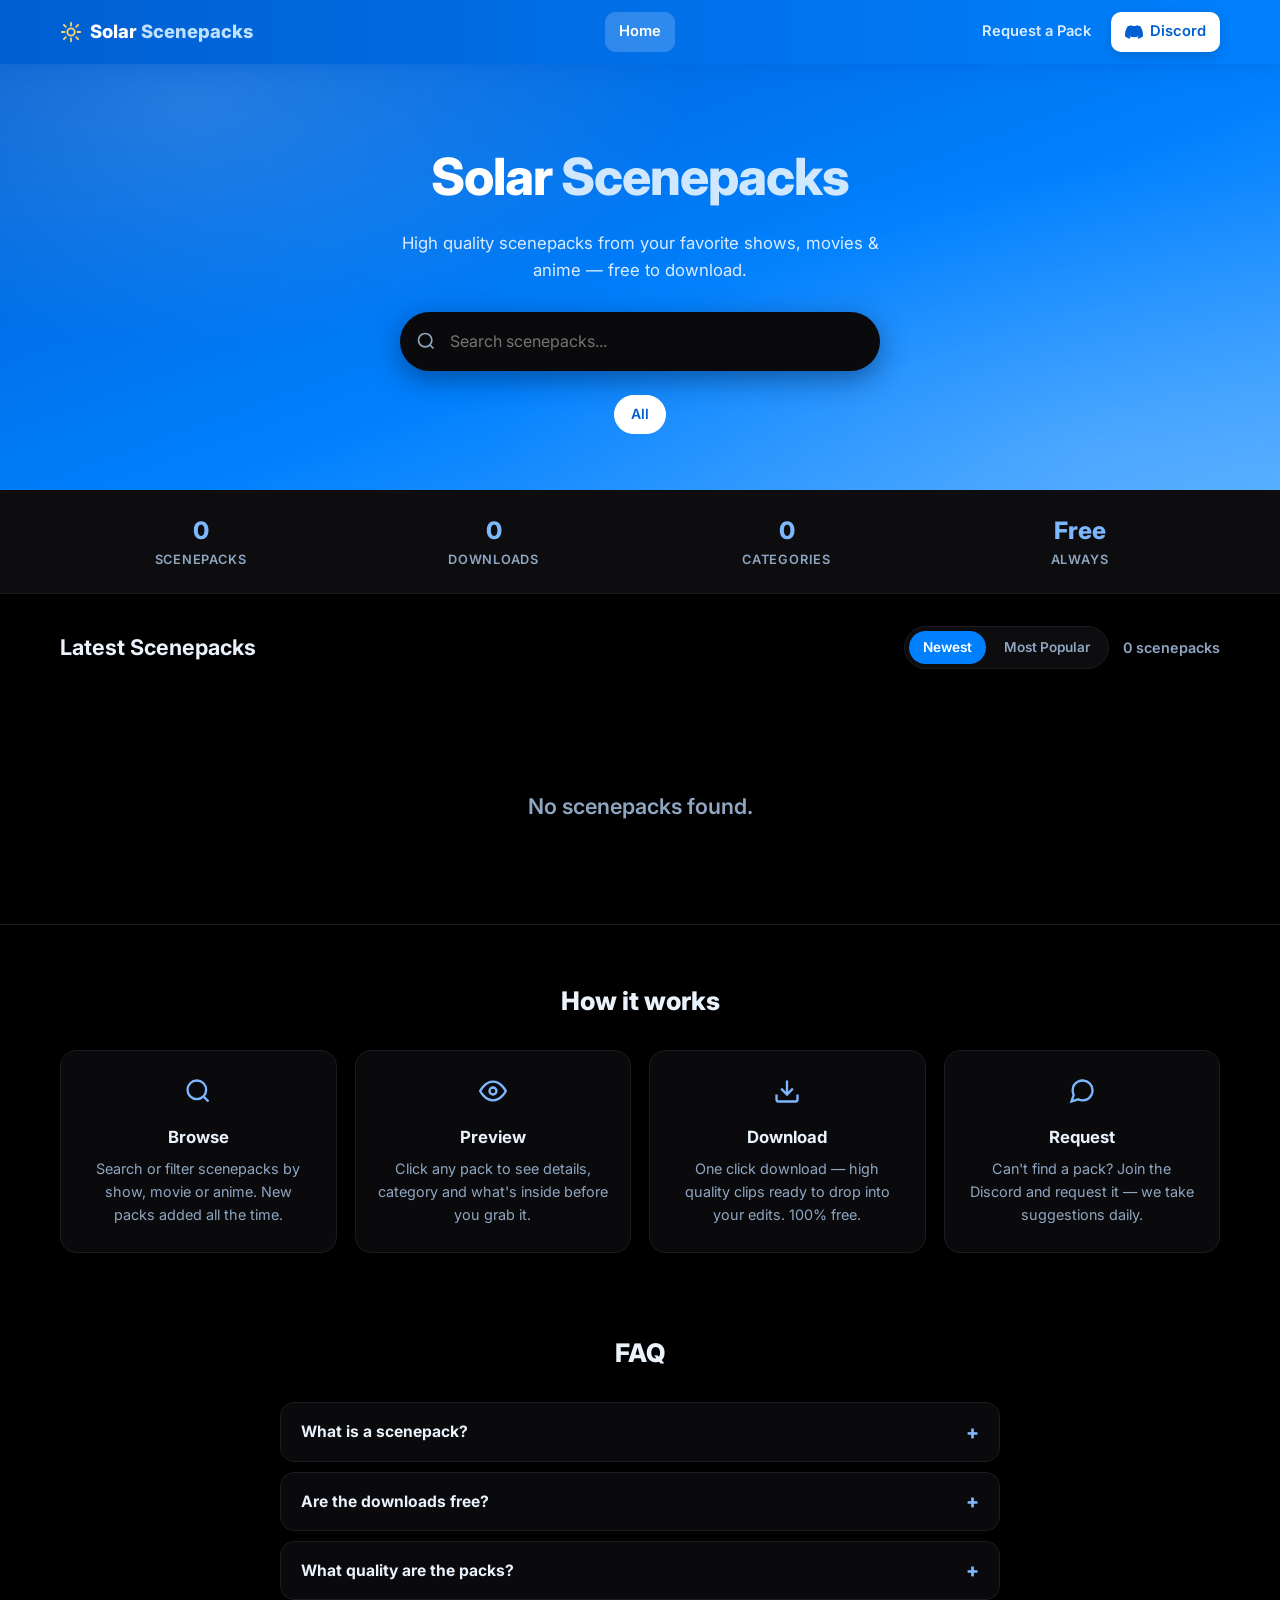
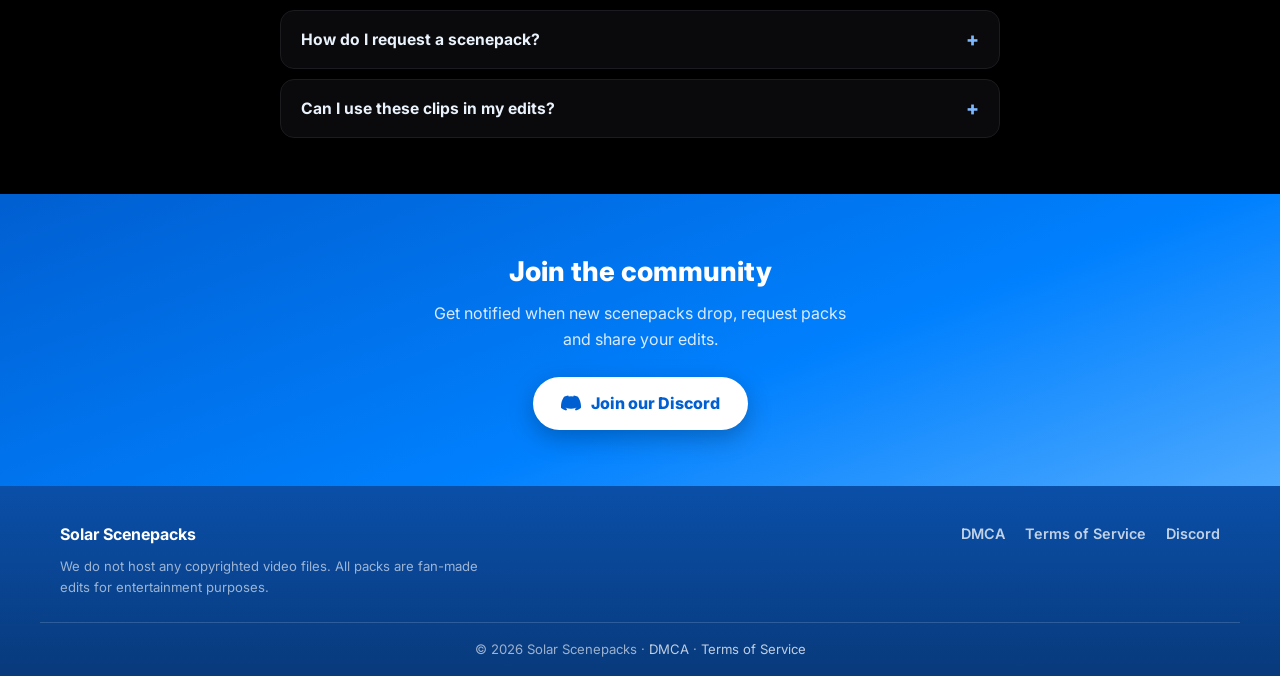
==== index.html @ 1025acf1 "Replace emojis with SVG icons, plain nav Request link" ====
<!DOCTYPE html>
<html lang="en">
<head>
  <meta charset="UTF-8">
  <meta name="viewport" content="width=device-width, initial-scale=1.0">
  <title>Solar Scenepacks</title>
  <meta name="description" content="Solar Scenepacks — high quality scenepacks from your favorite shows, movies and anime. Free downloads.">
  <meta name="keywords" content="scenepacks, scene packs, free scenepacks, 4k scenepacks, anime scenepacks, movie scenepacks, tv show scenepacks, edit clips, editing clips">
  <link rel="canonical" href="https://solar-scenepacks.pfiat90.workers.dev/">
  <!-- Open Graph / social sharing -->
  <meta property="og:type" content="website">
  <meta property="og:site_name" content="Solar Scenepacks">
  <meta property="og:title" content="Solar Scenepacks — Free High Quality Scenepacks">
  <meta property="og:description" content="Browse and download high quality scenepacks from your favorite shows, movies and anime — free.">
  <meta property="og:url" content="https://solar-scenepacks.pfiat90.workers.dev/">
  <meta name="twitter:card" content="summary_large_image">
  <link rel="icon" href="data:image/svg+xml,<svg xmlns='http://www.w3.org/2000/svg' viewBox='0 0 100 100'><text y='.9em' font-size='90'>☀️</text></svg>">
  <link rel="preconnect" href="https://fonts.googleapis.com">
  <link rel="preconnect" href="https://fonts.gstatic.com" crossorigin>
  <link href="https://fonts.googleapis.com/css2?family=Inter:wght@400;500;600;700;800&display=swap" rel="stylesheet">
  <link rel="stylesheet" href="style.css">
</head>
<body>

  <header class="site-header">
    <div class="container header-inner">
      <a href="index.html" class="logo">
        <svg class="logo-icon" width="22" height="22" viewBox="0 0 24 24" fill="none" stroke="currentColor" stroke-width="2" stroke-linecap="round"><circle cx="12" cy="12" r="4"/><line x1="12" y1="2" x2="12" y2="5"/><line x1="12" y1="19" x2="12" y2="22"/><line x1="4.22" y1="4.22" x2="6.34" y2="6.34"/><line x1="17.66" y1="17.66" x2="19.78" y2="19.78"/><line x1="2" y1="12" x2="5" y2="12"/><line x1="19" y1="12" x2="22" y2="12"/><line x1="4.22" y1="19.78" x2="6.34" y2="17.66"/><line x1="17.66" y1="6.34" x2="19.78" y2="4.22"/></svg>
        <span class="logo-text">Solar <span>Scenepacks</span></span>
      </a>
      <nav class="nav">
        <a href="index.html" class="nav-link active">Home</a>
        <a href="#" id="requestLink" class="nav-link" target="_blank" rel="noopener">
          Request a Pack
        </a>
        <a href="#" id="discordLink" class="nav-link discord-btn" target="_blank" rel="noopener">
          <svg width="18" height="18" viewBox="0 0 24 24" fill="currentColor"><path d="M20.317 4.37a19.79 19.79 0 0 0-4.885-1.515a.074.074 0 0 0-.079.037c-.21.375-.444.864-.608 1.25a18.27 18.27 0 0 0-5.487 0a12.64 12.64 0 0 0-.617-1.25a.077.077 0 0 0-.079-.037A19.736 19.736 0 0 0 3.677 4.37a.07.07 0 0 0-.032.027C.533 9.046-.32 13.58.099 18.057a.082.082 0 0 0 .031.057a19.9 19.9 0 0 0 5.993 3.03a.078.078 0 0 0 .084-.028a14.09 14.09 0 0 0 1.226-1.994a.076.076 0 0 0-.041-.106a13.107 13.107 0 0 1-1.872-.892a.077.077 0 0 1-.008-.128a10.2 10.2 0 0 0 .372-.292a.074.074 0 0 1 .077-.01c3.928 1.793 8.18 1.793 12.062 0a.074.074 0 0 1 .078.01c.12.098.246.198.373.292a.077.077 0 0 1-.006.127a12.299 12.299 0 0 1-1.873.892a.077.077 0 0 0-.041.107c.36.698.772 1.362 1.225 1.993a.076.076 0 0 0 .084.028a19.839 19.839 0 0 0 6.002-3.03a.077.077 0 0 0 .032-.054c.5-5.177-.838-9.674-3.549-13.66a.061.061 0 0 0-.031-.03z"/></svg>
          Discord
        </a>
      </nav>
      <button class="menu-toggle" id="menuToggle" aria-label="Menu">☰</button>
    </div>
  </header>

  <section class="hero">
    <div class="container">
      <h1>Solar <span class="accent">Scenepacks</span></h1>
      <p class="hero-sub">High quality scenepacks from your favorite shows, movies &amp; anime — free to download.</p>
      <div class="search-wrap">
        <svg class="search-icon" width="20" height="20" viewBox="0 0 24 24" fill="none" stroke="currentColor" stroke-width="2"><circle cx="11" cy="11" r="8"/><path d="m21 21-4.35-4.35"/></svg>
        <input type="text" id="searchInput" class="search-input" placeholder="Search scenepacks..." autocomplete="off">
      </div>
      <div class="filters" id="filters"></div>
    </div>
  </section>

  <section class="stats-strip">
    <div class="container stats-inner">
      <div class="stat"><span class="stat-num" id="statPacks">0</span><span class="stat-label">Scenepacks</span></div>
      <div class="stat"><span class="stat-num" id="statDownloads">0</span><span class="stat-label">Downloads</span></div>
      <div class="stat"><span class="stat-num" id="statCategories">0</span><span class="stat-label">Categories</span></div>
      <div class="stat"><span class="stat-num">Free</span><span class="stat-label">Always</span></div>
    </div>
  </section>

  <main class="container">
    <div class="grid-header">
      <h2 id="gridTitle">Latest Scenepacks</h2>
      <div class="grid-header-right">
        <div class="sort-toggle">
          <button class="sort-btn active" data-sort="newest">Newest</button>
          <button class="sort-btn" data-sort="popular">Most Popular</button>
        </div>
        <span class="pack-count" id="packCount"></span>
      </div>
    </div>
    <div class="packs-grid" id="packsGrid"></div>
    <div class="empty-state" id="emptyState" hidden>
      <p>No scenepacks found.</p>
    </div>
  </main>

  <!-- How it works -->
  <section class="info-section">
    <div class="container">
      <h2 class="section-title">How it works</h2>
      <div class="info-grid">
        <div class="info-card">
          <div class="info-icon"><svg width="28" height="28" viewBox="0 0 24 24" fill="none" stroke="currentColor" stroke-width="2"><circle cx="11" cy="11" r="8"/><path d="m21 21-4.35-4.35"/></svg></div>
          <h3>Browse</h3>
          <p>Search or filter scenepacks by show, movie or anime. New packs added all the time.</p>
        </div>
        <div class="info-card">
          <div class="info-icon"><svg width="28" height="28" viewBox="0 0 24 24" fill="none" stroke="currentColor" stroke-width="2"><path d="M1 12s4-8 11-8 11 8 11 8-4 8-11 8-11-8-11-8z"/><circle cx="12" cy="12" r="3"/></svg></div>
          <h3>Preview</h3>
          <p>Click any pack to see details, category and what's inside before you grab it.</p>
        </div>
        <div class="info-card">
          <div class="info-icon"><svg width="28" height="28" viewBox="0 0 24 24" fill="none" stroke="currentColor" stroke-width="2"><path d="M21 15v4a2 2 0 0 1-2 2H5a2 2 0 0 1-2-2v-4"/><polyline points="7 10 12 15 17 10"/><line x1="12" y1="15" x2="12" y2="3"/></svg></div>
          <h3>Download</h3>
          <p>One click download — high quality clips ready to drop into your edits. 100% free.</p>
        </div>
        <div class="info-card">
          <div class="info-icon"><svg width="28" height="28" viewBox="0 0 24 24" fill="none" stroke="currentColor" stroke-width="2"><path d="M21 11.5a8.38 8.38 0 0 1-.9 3.8 8.5 8.5 0 0 1-7.6 4.7 8.38 8.38 0 0 1-3.8-.9L3 21l1.9-5.7a8.38 8.38 0 0 1-.9-3.8 8.5 8.5 0 0 1 4.7-7.6 8.38 8.38 0 0 1 3.8-.9h.5a8.48 8.48 0 0 1 8 8v.5z"/></svg></div>
          <h3>Request</h3>
          <p>Can't find a pack? Join the Discord and request it — we take suggestions daily.</p>
        </div>
      </div>
    </div>
  </section>

  <!-- FAQ -->
  <section class="faq-section">
    <div class="container">
      <h2 class="section-title">FAQ</h2>
      <div class="faq-list">
        <details class="faq-item">
          <summary>What is a scenepack?</summary>
          <p>A scenepack is a collection of high quality clips of a specific character, show or movie — trimmed and ready for video editors to use in edits, AMVs and montages.</p>
        </details>
        <details class="faq-item">
          <summary>Are the downloads free?</summary>
          <p>Yes — every pack on Solar Scenepacks is completely free to download. No sign-ups, no paywalls.</p>
        </details>
        <details class="faq-item">
          <summary>What quality are the packs?</summary>
          <p>Most packs are 1080p or 4K, cut scene-by-scene so you only get clean, usable clips without intros or credits.</p>
        </details>
        <details class="faq-item">
          <summary>How do I request a scenepack?</summary>
          <p>Click <strong>Request a Pack</strong> in the menu — it takes you to our Discord where you can drop your request. Popular requests get made first.</p>
        </details>
        <details class="faq-item">
          <summary>Can I use these clips in my edits?</summary>
          <p>Yes, that's what they're for! Packs are fan-made for entertainment and editing practice. If you post your edit, crediting the site or Discord is appreciated but not required.</p>
        </details>
      </div>
    </div>
  </section>

  <!-- Discord CTA -->
  <section class="cta-section">
    <div class="container cta-inner">
      <h2>Join the community</h2>
      <p>Get notified when new scenepacks drop, request packs and share your edits.</p>
      <a href="#" id="discordCta" class="btn-cta" target="_blank" rel="noopener">
        <svg width="20" height="20" viewBox="0 0 24 24" fill="currentColor"><path d="M20.317 4.37a19.79 19.79 0 0 0-4.885-1.515a.074.074 0 0 0-.079.037c-.21.375-.444.864-.608 1.25a18.27 18.27 0 0 0-5.487 0a12.64 12.64 0 0 0-.617-1.25a.077.077 0 0 0-.079-.037A19.736 19.736 0 0 0 3.677 4.37a.07.07 0 0 0-.032.027C.533 9.046-.32 13.58.099 18.057a.082.082 0 0 0 .031.057a19.9 19.9 0 0 0 5.993 3.03a.078.078 0 0 0 .084-.028a14.09 14.09 0 0 0 1.226-1.994a.076.076 0 0 0-.041-.106a13.107 13.107 0 0 1-1.872-.892a.077.077 0 0 1-.008-.128a10.2 10.2 0 0 0 .372-.292a.074.074 0 0 1 .077-.01c3.928 1.793 8.18 1.793 12.062 0a.074.074 0 0 1 .078.01c.12.098.246.198.373.292a.077.077 0 0 1-.006.127a12.299 12.299 0 0 1-1.873.892a.077.077 0 0 0-.041.107c.36.698.772 1.362 1.225 1.993a.076.076 0 0 0 .084.028a19.839 19.839 0 0 0 6.002-3.03a.077.077 0 0 0 .032-.054c.5-5.177-.838-9.674-3.549-13.66a.061.061 0 0 0-.031-.03z"/></svg>
        Join our Discord
      </a>
    </div>
  </section>

  <button class="back-to-top" id="backToTop" aria-label="Back to top" hidden>↑</button>

  <!-- Pack modal -->
  <div class="modal-overlay" id="modalOverlay" hidden>
    <div class="modal" role="dialog" aria-modal="true">
      <button class="modal-close" id="modalClose" aria-label="Close">✕</button>
      <div class="modal-img-wrap"><img id="modalImg" src="" alt=""></div>
      <div class="modal-body">
        <h3 id="modalTitle"></h3>
        <div class="modal-meta">
          <span class="tag" id="modalCategory"></span>
          <span class="modal-date" id="modalDate"></span>
          <span class="modal-downloads" id="modalDownloads"></span>
        </div>
        <p class="modal-desc" id="modalDesc"></p>
        <a href="#" id="modalDownload" class="btn-download" target="_blank" rel="noopener">
          <svg width="18" height="18" viewBox="0 0 24 24" fill="none" stroke="currentColor" stroke-width="2"><path d="M21 15v4a2 2 0 0 1-2 2H5a2 2 0 0 1-2-2v-4"/><polyline points="7 10 12 15 17 10"/><line x1="12" y1="15" x2="12" y2="3"/></svg>
          Download
        </a>
        <button id="modalShare" class="btn-share" type="button">
          <svg width="16" height="16" viewBox="0 0 24 24" fill="none" stroke="currentColor" stroke-width="2"><circle cx="18" cy="5" r="3"/><circle cx="6" cy="12" r="3"/><circle cx="18" cy="19" r="3"/><line x1="8.59" y1="13.51" x2="15.42" y2="17.49"/><line x1="15.41" y1="6.51" x2="8.59" y2="10.49"/></svg>
          <span id="modalShareText">Share</span>
        </button>
      </div>
    </div>
  </div>

  <footer class="site-footer">
    <div class="container footer-inner">
      <div class="footer-brand">
        Solar Scenepacks
        <p class="footer-note">We do not host any copyrighted video files. All packs are fan-made edits for entertainment purposes.</p>
      </div>
      <div class="footer-links">
        <a href="dmca.html">DMCA</a>
        <a href="terms.html">Terms of Service</a>
        <a href="#" id="discordLinkFooter" target="_blank" rel="noopener">Discord</a>
      </div>
    </div>
    <div class="container copyright">© <span id="year"></span> Solar Scenepacks · <a href="dmca.html">DMCA</a> · <a href="terms.html">Terms of Service</a></div>
  </footer>

  <script src="app.js"></script>
</body>
</html>
---- style.css ----
/* ─── Solar Scenepacks — azure theme ─── */
:root {
  --azure: #0080FE;
  --azure-dark: #005fd1;
  --azure-deep: #0a4fa8;
  --azure-light: #4da9ff;
  --bg: #000000;
  --bg-soft: #0d0d0f;
  --card: #0a0a0c;
  --accent: var(--azure);
  --accent-dark: var(--azure-dark);
  --accent-soft: #10233d;
  --text: #eaf2fc;
  --text-soft: #8fa6c2;
  --border: #1b1b20;
  --shadow: 0 4px 20px rgba(0, 128, 254, 0.16);
  --shadow-hover: 0 12px 36px rgba(0, 128, 254, 0.32);
  --radius: 16px;
}

* { margin: 0; padding: 0; box-sizing: border-box; }

body {
  font-family: 'Inter', system-ui, sans-serif;
  background: var(--bg);
  color: var(--text);
  line-height: 1.6;
  min-height: 100vh;
  display: flex;
  flex-direction: column;
}

.container { max-width: 1200px; margin: 0 auto; padding: 0 20px; width: 100%; }
main { flex: 1; padding-bottom: 60px; }
a { color: inherit; text-decoration: none; }
img { display: block; max-width: 100%; }

/* ─── Header — solid azure ─── */
.site-header {
  position: sticky; top: 0; z-index: 50;
  background: linear-gradient(90deg, var(--azure-dark), var(--azure));
  border-bottom: none;
  box-shadow: 0 2px 16px rgba(0, 95, 209, 0.35);
}
.header-inner {
  display: flex; align-items: center; justify-content: space-between;
  height: 64px;
}
.logo { display: flex; align-items: center; gap: 8px; font-weight: 800; font-size: 1.15rem; color: #fff; }
.logo-text span { color: #bfe0ff; }
.logo-icon { color: #ffd166; }
.nav { display: flex; align-items: center; gap: 6px; }
.nav-link {
  padding: 8px 14px; border-radius: 10px;
  font-weight: 600; font-size: 0.92rem; color: rgba(255,255,255,0.85);
  transition: 0.18s;
}
.nav-link:hover { background: rgba(255,255,255,0.15); color: #fff; }
.nav-link.active {
  color: #fff;
  background: rgba(255, 255, 255, 0.18);
  position: absolute; left: 50%; transform: translateX(-50%);
}
.header-inner { position: relative; }
.discord-btn {
  display: inline-flex; align-items: center; gap: 7px;
  background: #fff; color: var(--azure-dark) !important;
  box-shadow: 0 4px 14px rgba(0,0,0,0.15);
}
.discord-btn:hover { background: #eaf4ff; }
.menu-toggle { display: none; background: none; border: none; font-size: 1.5rem; color: #fff; cursor: pointer; }

/* ─── Hero — azure gradient ─── */
.hero {
  text-align: center;
  padding: 72px 0 56px;
  background: linear-gradient(160deg, var(--azure-dark) 0%, var(--azure) 55%, var(--azure-light) 100%);
  color: #fff;
  position: relative;
  overflow: hidden;
}
.hero::after {
  content: "";
  position: absolute; inset: 0;
  background:
    radial-gradient(500px 240px at 15% 10%, rgba(255,255,255,0.14), transparent),
    radial-gradient(600px 280px at 85% 90%, rgba(255,255,255,0.10), transparent);
  pointer-events: none;
}
.hero > .container { position: relative; z-index: 1; }
.hero h1 { font-size: clamp(2rem, 5vw, 3.2rem); font-weight: 800; letter-spacing: -1px; color: #fff; }
.hero .accent { color: #cfe8ff; }
.hero-sub { color: rgba(255,255,255,0.85); max-width: 520px; margin: 12px auto 28px; font-size: 1.05rem; }

.search-wrap { position: relative; max-width: 480px; margin: 0 auto; }
.search-icon {
  position: absolute; left: 16px; top: 50%; transform: translateY(-50%);
  color: var(--text-soft);
}
.search-input {
  width: 100%; padding: 15px 18px 15px 48px;
  border: 2px solid transparent; border-radius: 999px;
  background: var(--card); font: inherit; font-size: 1rem; color: var(--text);
  outline: none; transition: 0.2s; box-shadow: 0 8px 28px rgba(0, 20, 50, 0.45);
}
.search-input:focus { border-color: #bfe0ff; box-shadow: 0 0 0 4px rgba(255,255,255,0.3); }

.filters {
  display: flex; flex-wrap: wrap; justify-content: center; gap: 8px;
  margin-top: 24px;
}
.filter-btn {
  padding: 7px 16px; border-radius: 999px; border: 1.5px solid rgba(255,255,255,0.45);
  background: rgba(255,255,255,0.12); color: #fff;
  font: inherit; font-size: 0.88rem; font-weight: 600; cursor: pointer;
  transition: 0.18s; backdrop-filter: blur(4px);
}
.filter-btn:hover { background: rgba(255,255,255,0.25); border-color: #fff; }
.filter-btn.active { background: #fff; border-color: #fff; color: var(--azure-dark); }

/* ─── Stats strip ─── */
.stats-strip {
  background: var(--bg-soft);
  border-bottom: 1px solid var(--border);
}
.stats-inner {
  display: grid; grid-template-columns: repeat(4, 1fr);
  padding-top: 22px; padding-bottom: 22px; gap: 12px;
  text-align: center;
}
.stat-num {
  display: block; font-size: 1.5rem; font-weight: 800; color: #7db8ff;
}
.stat-label {
  display: block; font-size: 0.8rem; font-weight: 600; color: var(--text-soft);
  text-transform: uppercase; letter-spacing: 0.06em;
}

/* ─── Grid ─── */
.grid-header {
  display: flex; align-items: center; justify-content: space-between;
  gap: 14px; flex-wrap: wrap;
  margin: 32px 0 20px;
}
.grid-header h2 { font-size: 1.35rem; font-weight: 700; }
.grid-header-right { display: flex; align-items: center; gap: 14px; }
.pack-count { color: var(--text-soft); font-size: 0.9rem; font-weight: 600; }

.sort-toggle {
  display: inline-flex; gap: 4px;
  background: var(--bg-soft); border: 1px solid var(--border);
  border-radius: 999px; padding: 4px;
}
.sort-btn {
  padding: 6px 14px; border: none; border-radius: 999px;
  background: transparent; color: var(--text-soft);
  font: inherit; font-size: 0.85rem; font-weight: 600; cursor: pointer;
  transition: 0.18s;
}
.sort-btn:hover { color: var(--text); }
.sort-btn.active { background: var(--azure); color: #fff; }

.pack-downloads {
  display: inline-flex; align-items: center; gap: 4px;
  color: var(--text-soft); font-size: 0.78rem; font-weight: 600;
}
.modal-downloads {
  display: inline-flex; align-items: center; gap: 4px;
  color: #7db8ff; font-size: 0.85rem; font-weight: 700;
}

.packs-grid {
  display: grid;
  grid-template-columns: repeat(auto-fill, minmax(240px, 1fr));
  gap: 22px;
}
.pack-card {
  background: var(--card); border-radius: var(--radius);
  overflow: hidden; cursor: pointer;
  border: 1px solid var(--border);
  box-shadow: var(--shadow);
  transition: transform 0.22s, box-shadow 0.22s, border-color 0.22s;
}
.pack-card:hover { transform: translateY(-5px); box-shadow: var(--shadow-hover); border-color: var(--azure); }
.pack-thumb {
  aspect-ratio: 16 / 10; width: 100%; object-fit: cover;
  background: var(--bg-soft);
}
.pack-info { padding: 14px 16px 16px; }
.pack-title {
  font-weight: 700; font-size: 1rem;
  white-space: nowrap; overflow: hidden; text-overflow: ellipsis;
}
.pack-meta {
  display: flex; align-items: center; justify-content: space-between;
  margin-top: 8px;
}
.tag {
  display: inline-block; padding: 3px 10px; border-radius: 999px;
  background: var(--accent-soft); color: #7db8ff;
  font-size: 0.75rem; font-weight: 700;
}
.pack-date { color: var(--text-soft); font-size: 0.78rem; }

.empty-state { text-align: center; padding: 100px 0; color: var(--text-soft); font-size: 1.35rem; font-weight: 600; }
.empty-icon { font-size: 4rem; margin-bottom: 16px; }

/* ─── Modal ─── */
.modal-overlay[hidden] { display: none; }
.modal-overlay {
  position: fixed; inset: 0; z-index: 100;
  background: rgba(5, 40, 90, 0.6); backdrop-filter: blur(4px);
  display: flex; align-items: center; justify-content: center;
  padding: 20px;
}
.modal {
  background: var(--card); border-radius: 20px; overflow: hidden;
  max-width: 520px; width: 100%; position: relative;
  box-shadow: 0 24px 60px rgba(5, 40, 90, 0.4);
  animation: pop 0.22s ease;
}
@keyframes pop { from { transform: scale(0.94); opacity: 0; } to { transform: scale(1); opacity: 1; } }
.modal-close {
  position: absolute; top: 12px; right: 12px; z-index: 2;
  width: 34px; height: 34px; border-radius: 50%;
  border: none; background: rgba(15, 30, 51, 0.85); color: var(--text);
  font-size: 0.95rem; cursor: pointer; box-shadow: var(--shadow);
}
.modal-img-wrap { aspect-ratio: 16 / 9; background: var(--bg-soft); }
.modal-img-wrap img { width: 100%; height: 100%; object-fit: cover; }
.modal-body { padding: 22px 24px 26px; }
.modal-body h3 { font-size: 1.3rem; font-weight: 800; }
.modal-meta { display: flex; align-items: center; gap: 12px; margin: 8px 0 10px; }
.modal-date { color: var(--text-soft); font-size: 0.85rem; }
.modal-desc { color: var(--text-soft); font-size: 0.95rem; margin-bottom: 18px; }
.btn-download {
  display: inline-flex; align-items: center; justify-content: center; gap: 9px;
  width: 100%; padding: 14px;
  background: linear-gradient(90deg, var(--azure), var(--azure-light));
  color: #fff; font-weight: 700; font-size: 1rem;
  border-radius: 12px; transition: 0.2s;
  box-shadow: 0 6px 18px rgba(0,128,254,0.4);
}
.btn-download:hover { filter: brightness(1.07); transform: translateY(-1px); }
.btn-share {
  display: inline-flex; align-items: center; justify-content: center; gap: 8px;
  width: 100%; padding: 11px; margin-top: 10px;
  background: var(--accent-soft); color: #7db8ff;
  border: 1px solid var(--border); border-radius: 12px;
  font: inherit; font-size: 0.92rem; font-weight: 700; cursor: pointer;
  transition: 0.2s;
}
.btn-share:hover { border-color: var(--azure); color: #a8d0ff; }
.btn-share.copied { background: #10331f; border-color: #1f7a44; color: #5fe08d; }

/* ─── Info / How it works ─── */
.section-title {
  text-align: center; font-size: 1.6rem; font-weight: 800;
  margin-bottom: 28px;
}
.info-section { padding: 56px 0; border-top: 1px solid var(--border); }
.info-grid {
  display: grid; grid-template-columns: repeat(auto-fit, minmax(220px, 1fr));
  gap: 18px;
}
.info-card {
  background: var(--card); border: 1px solid var(--border);
  border-radius: var(--radius); padding: 26px 22px;
  text-align: center; transition: 0.2s;
}
.info-card:hover { border-color: var(--azure); transform: translateY(-3px); }
.info-icon { color: #7db8ff; margin-bottom: 12px; }
.info-icon svg { display: inline-block; }
.info-card h3 { font-size: 1.05rem; font-weight: 700; margin-bottom: 6px; }
.info-card p { color: var(--text-soft); font-size: 0.9rem; }

/* ─── FAQ ─── */
.faq-section { padding: 24px 0 56px; }
.faq-list { max-width: 720px; margin: 0 auto; display: flex; flex-direction: column; gap: 10px; }
.faq-item {
  background: var(--card); border: 1px solid var(--border);
  border-radius: 14px; overflow: hidden;
}
.faq-item summary {
  padding: 16px 20px; cursor: pointer; font-weight: 700; font-size: 0.98rem;
  list-style: none; position: relative; user-select: none;
  transition: 0.15s;
}
.faq-item summary::-webkit-details-marker { display: none; }
.faq-item summary::after {
  content: "+"; position: absolute; right: 20px; top: 50%; transform: translateY(-50%);
  color: #7db8ff; font-size: 1.2rem; font-weight: 800;
}
.faq-item[open] summary::after { content: "−"; }
.faq-item summary:hover { color: #7db8ff; }
.faq-item p { padding: 0 20px 16px; color: var(--text-soft); font-size: 0.92rem; }

/* ─── Discord CTA ─── */
.cta-section {
  background: linear-gradient(160deg, var(--azure-dark) 0%, var(--azure) 60%, var(--azure-light) 100%);
  padding: 56px 0; text-align: center; color: #fff;
}
.cta-inner h2 { font-size: 1.7rem; font-weight: 800; }
.cta-inner p { color: rgba(255,255,255,0.85); margin: 8px auto 24px; max-width: 440px; }
.btn-cta {
  display: inline-flex; align-items: center; gap: 10px;
  background: #fff; color: var(--azure-dark); font-weight: 800; font-size: 1rem;
  padding: 14px 28px; border-radius: 999px; transition: 0.2s;
  box-shadow: 0 8px 24px rgba(0,0,0,0.25);
}
.btn-cta:hover { transform: translateY(-2px); box-shadow: 0 12px 32px rgba(0,0,0,0.3); }

/* ─── Back to top ─── */
.back-to-top {
  position: fixed; bottom: 24px; right: 24px; z-index: 60;
  width: 46px; height: 46px; border-radius: 50%;
  border: none; cursor: pointer;
  background: var(--azure); color: #fff; font-size: 1.3rem; font-weight: 800;
  box-shadow: 0 6px 18px rgba(0,128,254,0.45);
  transition: 0.2s;
}
.back-to-top:hover { background: var(--azure-light); transform: translateY(-3px); }
.back-to-top[hidden] { display: none; }

/* ─── Footer — deep azure ─── */
.site-footer {
  background: linear-gradient(180deg, var(--azure-deep), #083a7c);
  color: rgba(255,255,255,0.9);
  border-top: none;
  padding: 36px 0 0; margin-top: 0;
}
.footer-inner {
  display: flex; justify-content: space-between; gap: 30px; flex-wrap: wrap;
  padding-bottom: 24px;
}
.footer-brand { font-weight: 700; max-width: 420px; color: #fff; }
.footer-note { color: rgba(255,255,255,0.6); font-size: 0.82rem; font-weight: 400; margin-top: 8px; }
.footer-links { display: flex; gap: 20px; align-items: flex-start; }
.footer-links a { color: rgba(255,255,255,0.75); font-size: 0.9rem; font-weight: 600; }
.footer-links a:hover { color: #fff; }
.copyright {
  border-top: 1px solid rgba(255,255,255,0.15);
  padding: 16px 20px; text-align: center;
  color: rgba(255,255,255,0.6); font-size: 0.82rem;
}
.copyright a { color: rgba(255,255,255,0.75); }

/* ─── Page content (DMCA / Terms) ─── */
.page-content { max-width: 760px; margin: 0 auto; padding: 48px 20px; }
.page-content h1 { font-size: 2rem; font-weight: 800; margin-bottom: 6px; }
.page-updated { color: var(--text-soft); font-size: 0.85rem; margin-bottom: 28px; }
.page-content h2 { font-size: 1.2rem; font-weight: 700; margin: 28px 0 10px; }
.page-content p, .page-content li { color: var(--text-soft); font-size: 0.97rem; }
.page-content ul { padding-left: 22px; margin: 10px 0; }
.page-content a { color: #7db8ff; font-weight: 600; }
.notice-box {
  background: var(--accent-soft); border: 1px solid var(--border);
  border-radius: 12px; padding: 16px 18px; margin: 18px 0;
}

/* ─── Mobile ─── */
@media (max-width: 640px) {
  .nav {
    display: none;
    position: absolute; top: 64px; left: 0; right: 0;
    flex-direction: column; align-items: stretch;
    background: var(--azure-dark); border-bottom: none;
    padding: 12px 20px; gap: 6px;
    box-shadow: 0 8px 20px rgba(0, 60, 140, 0.35);
  }
  .nav.open { display: flex; }
  .nav-link { text-align: center; }
  .nav-link.active { position: static; transform: none; }
  .discord-btn { justify-content: center; }
  .menu-toggle { display: block; }
  .hero { padding: 48px 0 40px; }
  .packs-grid { grid-template-columns: repeat(auto-fill, minmax(160px, 1fr)); gap: 14px; }
  .stats-inner { grid-template-columns: repeat(2, 1fr); }
  .footer-inner { flex-direction: column; }
}
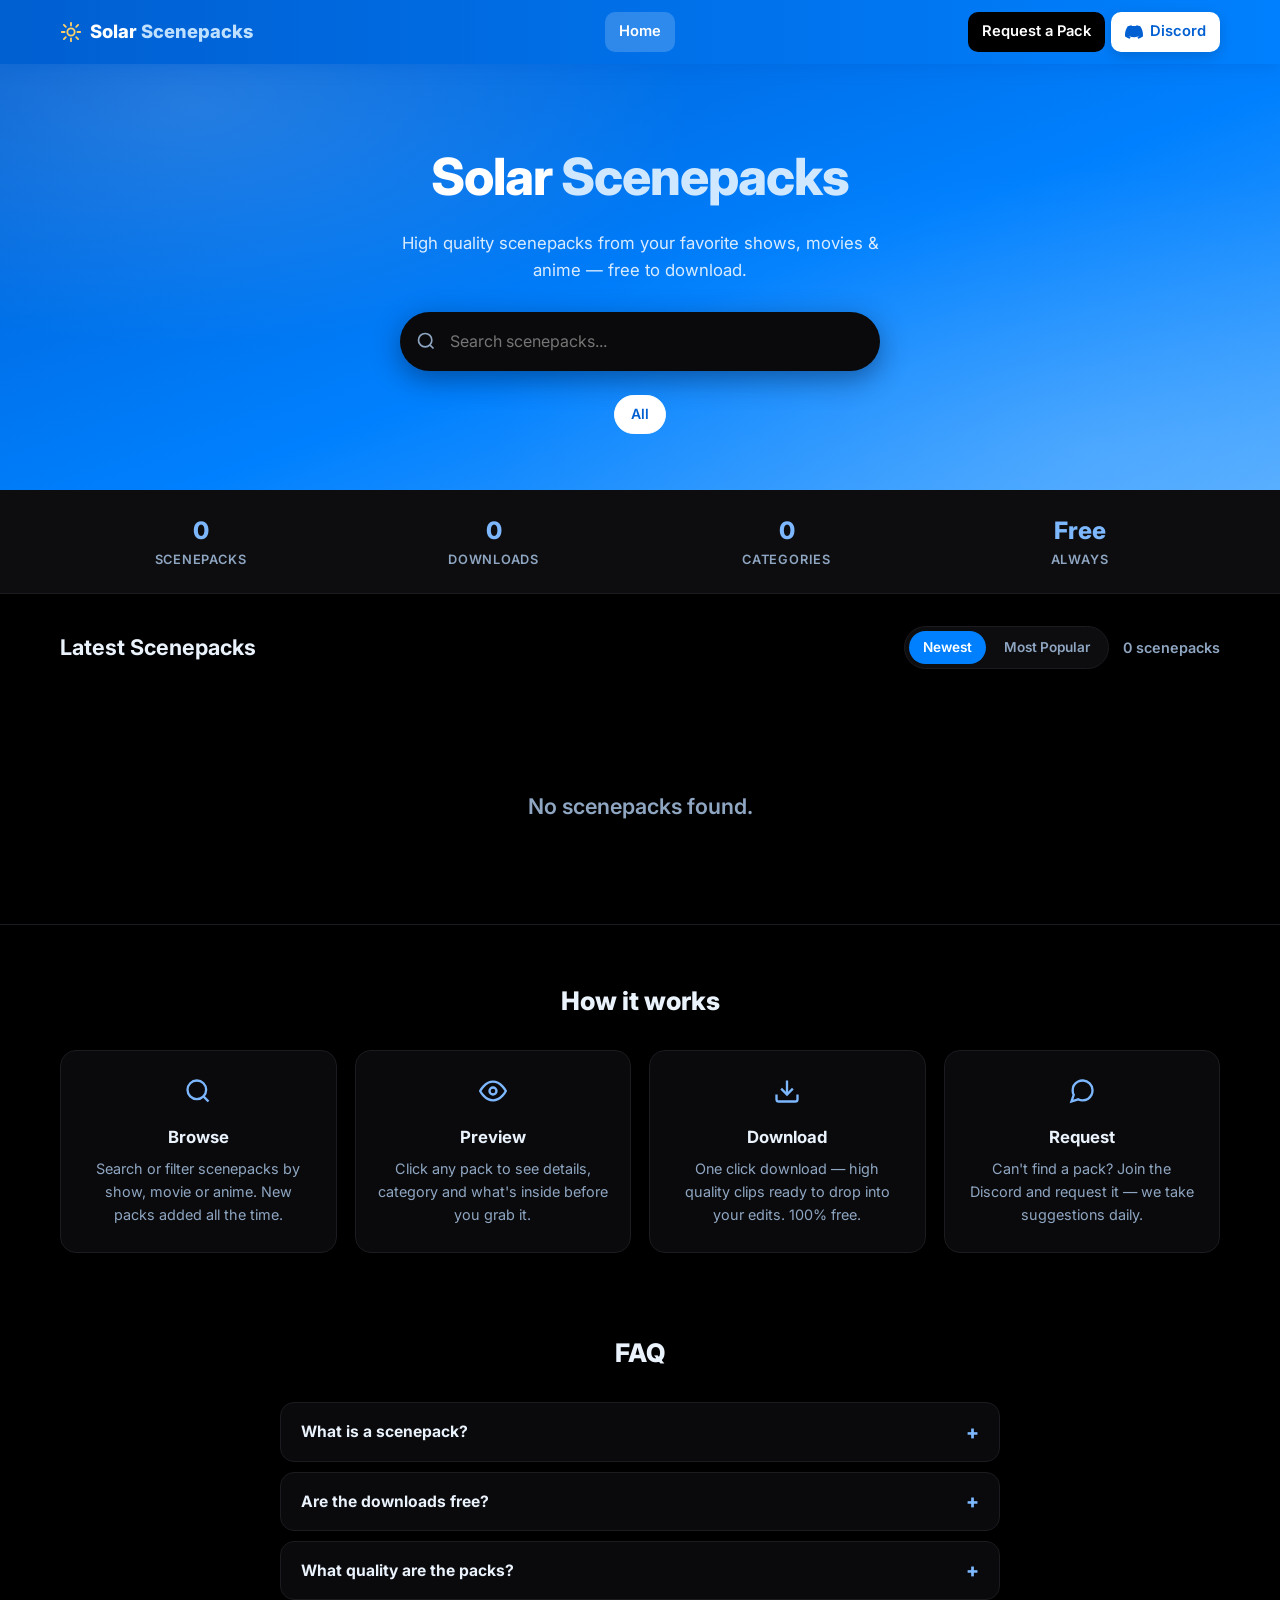
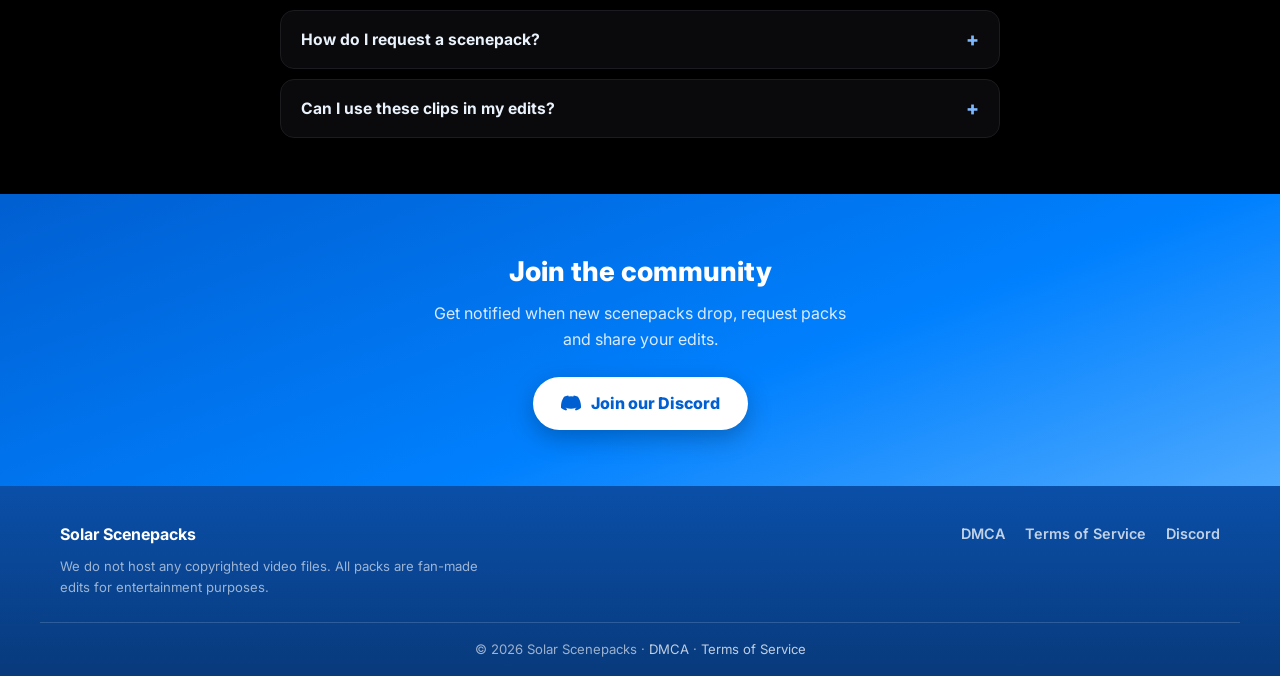
==== commit 013f8739: "Black background on Request a Pack nav button" ====
--- a/index.html
+++ b/index.html
@@ -30,7 +30,7 @@
       </a>
       <nav class="nav">
         <a href="index.html" class="nav-link active">Home</a>
-        <a href="#" id="requestLink" class="nav-link" target="_blank" rel="noopener">
+        <a href="#" id="requestLink" class="nav-link request-btn" target="_blank" rel="noopener">
           Request a Pack
         </a>
         <a href="#" id="discordLink" class="nav-link discord-btn" target="_blank" rel="noopener">
--- a/style.css
+++ b/style.css
@@ -68,6 +68,11 @@
   box-shadow: 0 4px 14px rgba(0,0,0,0.15);
 }
 .discord-btn:hover { background: #eaf4ff; }
+.request-btn {
+  background: #000;
+  color: #fff !important;
+}
+.request-btn:hover { background: #111; }
 .menu-toggle { display: none; background: none; border: none; font-size: 1.5rem; color: #fff; cursor: pointer; }
 
 /* ─── Hero — azure gradient ─── */
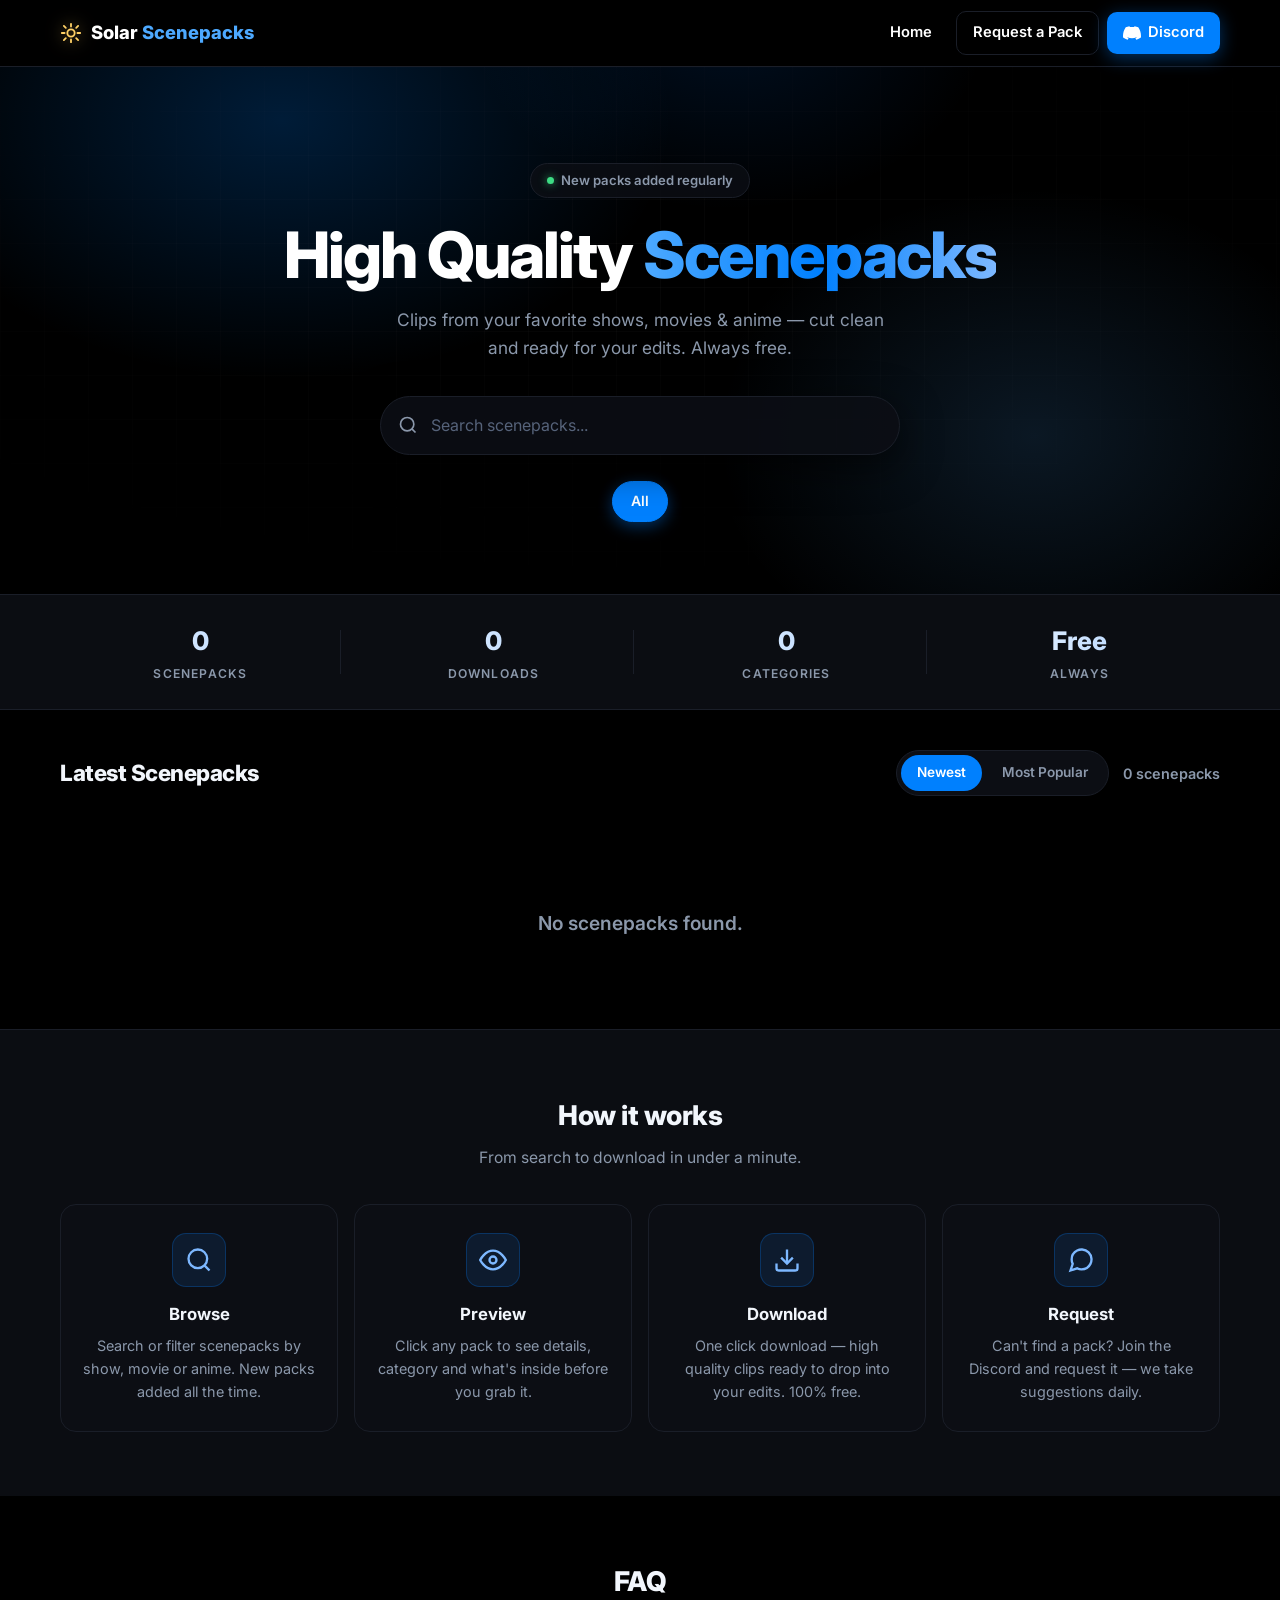
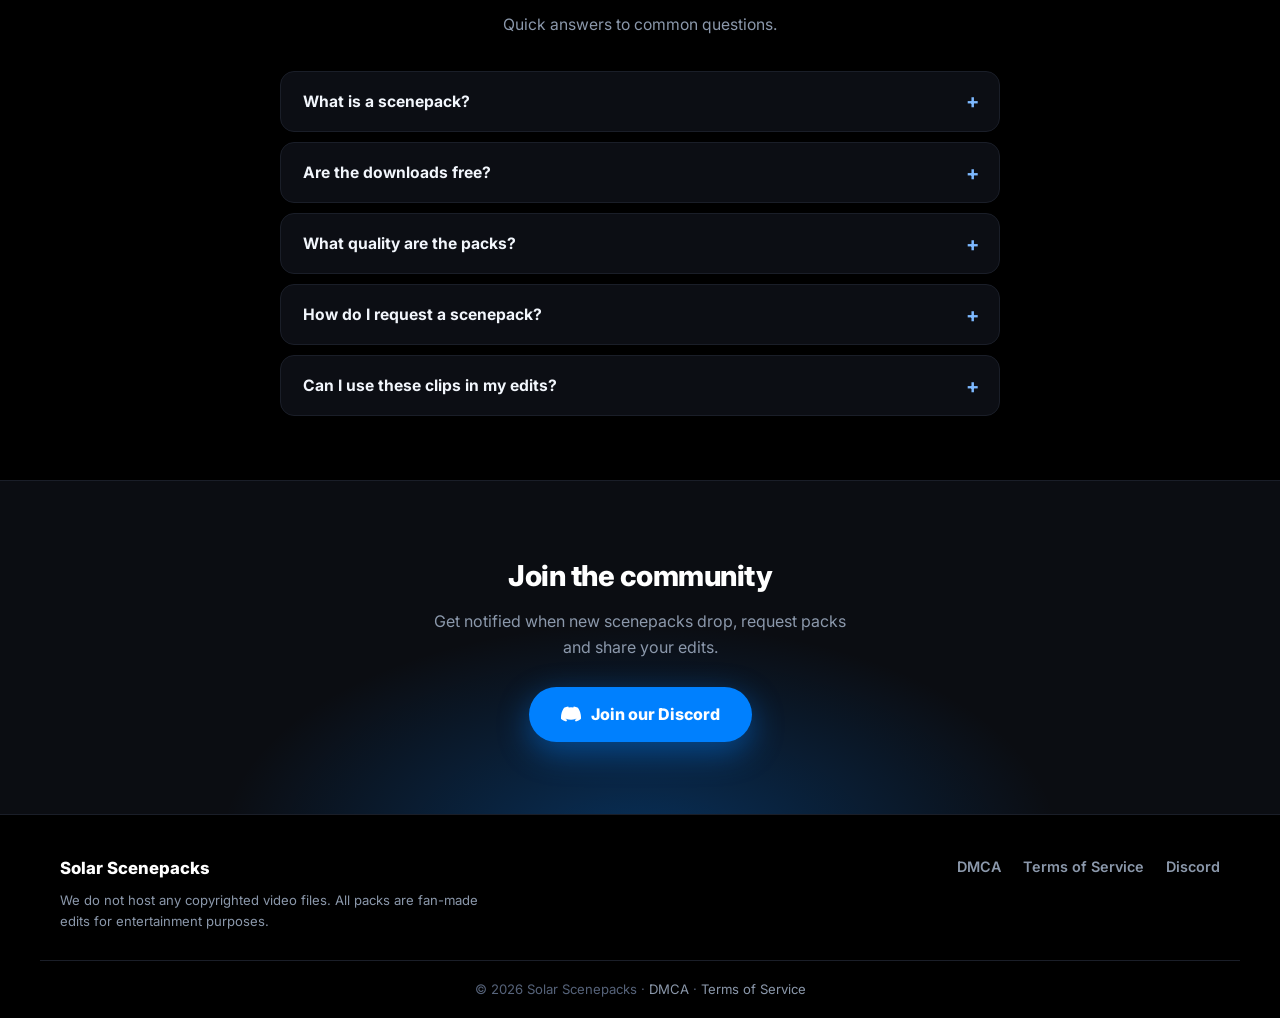
==== commit a17c9034: "Premium dark redesign: glow hero, glass header, animated cards, polished sections" ====
--- a/index.html
+++ b/index.html
@@ -6,13 +6,13 @@
   <title>Solar Scenepacks</title>
   <meta name="description" content="Solar Scenepacks — high quality scenepacks from your favorite shows, movies and anime. Free downloads.">
   <meta name="keywords" content="scenepacks, scene packs, free scenepacks, 4k scenepacks, anime scenepacks, movie scenepacks, tv show scenepacks, edit clips, editing clips">
-  <link rel="canonical" href="https://solar-scenepacks.pfiat90.workers.dev/">
+  <link rel="canonical" href="https://solarscenepacks.xyz/">
   <!-- Open Graph / social sharing -->
   <meta property="og:type" content="website">
   <meta property="og:site_name" content="Solar Scenepacks">
   <meta property="og:title" content="Solar Scenepacks — Free High Quality Scenepacks">
   <meta property="og:description" content="Browse and download high quality scenepacks from your favorite shows, movies and anime — free.">
-  <meta property="og:url" content="https://solar-scenepacks.pfiat90.workers.dev/">
+  <meta property="og:url" content="https://solarscenepacks.xyz/">
   <meta name="twitter:card" content="summary_large_image">
   <link rel="icon" href="data:image/svg+xml,<svg xmlns='http://www.w3.org/2000/svg' viewBox='0 0 100 100'><text y='.9em' font-size='90'>☀️</text></svg>">
   <link rel="preconnect" href="https://fonts.googleapis.com">
@@ -44,8 +44,9 @@
 
   <section class="hero">
     <div class="container">
-      <h1>Solar <span class="accent">Scenepacks</span></h1>
-      <p class="hero-sub">High quality scenepacks from your favorite shows, movies &amp; anime — free to download.</p>
+      <div class="hero-badge"><span class="dot"></span> New packs added regularly</div>
+      <h1>High Quality <span class="accent">Scenepacks</span></h1>
+      <p class="hero-sub">Clips from your favorite shows, movies &amp; anime — cut clean and ready for your edits. Always free.</p>
       <div class="search-wrap">
         <svg class="search-icon" width="20" height="20" viewBox="0 0 24 24" fill="none" stroke="currentColor" stroke-width="2"><circle cx="11" cy="11" r="8"/><path d="m21 21-4.35-4.35"/></svg>
         <input type="text" id="searchInput" class="search-input" placeholder="Search scenepacks..." autocomplete="off">
@@ -84,6 +85,7 @@
   <section class="info-section">
     <div class="container">
       <h2 class="section-title">How it works</h2>
+      <p class="section-sub">From search to download in under a minute.</p>
       <div class="info-grid">
         <div class="info-card">
           <div class="info-icon"><svg width="28" height="28" viewBox="0 0 24 24" fill="none" stroke="currentColor" stroke-width="2"><circle cx="11" cy="11" r="8"/><path d="m21 21-4.35-4.35"/></svg></div>
@@ -113,6 +115,7 @@
   <section class="faq-section">
     <div class="container">
       <h2 class="section-title">FAQ</h2>
+      <p class="section-sub">Quick answers to common questions.</p>
       <div class="faq-list">
         <details class="faq-item">
           <summary>What is a scenepack?</summary>
--- a/style.css
+++ b/style.css
@@ -1,24 +1,28 @@
-/* ─── Solar Scenepacks — azure theme ─── */
+/* ─── Solar Scenepacks — dark premium theme ─── */
 :root {
   --azure: #0080FE;
   --azure-dark: #005fd1;
   --azure-deep: #0a4fa8;
   --azure-light: #4da9ff;
   --bg: #000000;
-  --bg-soft: #0d0d0f;
-  --card: #0a0a0c;
+  --bg-soft: #0b0d12;
+  --card: #0c0e14;
+  --card-hover: #10131b;
   --accent: var(--azure);
   --accent-dark: var(--azure-dark);
-  --accent-soft: #10233d;
-  --text: #eaf2fc;
-  --text-soft: #8fa6c2;
-  --border: #1b1b20;
-  --shadow: 0 4px 20px rgba(0, 128, 254, 0.16);
-  --shadow-hover: 0 12px 36px rgba(0, 128, 254, 0.32);
+  --accent-soft: #0d1b2e;
+  --text: #f2f6fc;
+  --text-soft: #8b98ab;
+  --border: #1a1e28;
+  --border-hover: #2a3347;
+  --shadow: 0 4px 24px rgba(0, 0, 0, 0.5);
+  --shadow-hover: 0 16px 48px rgba(0, 128, 254, 0.22);
   --radius: 16px;
 }
 
 * { margin: 0; padding: 0; box-sizing: border-box; }
+
+html { scroll-behavior: smooth; }
 
 body {
   font-family: 'Inter', system-ui, sans-serif;
@@ -30,134 +34,196 @@
   flex-direction: column;
 }
 
+::selection { background: var(--azure); color: #fff; }
+
+/* Custom scrollbar */
+::-webkit-scrollbar { width: 10px; }
+::-webkit-scrollbar-track { background: var(--bg); }
+::-webkit-scrollbar-thumb { background: #1c2230; border-radius: 8px; }
+::-webkit-scrollbar-thumb:hover { background: var(--azure-dark); }
+
 .container { max-width: 1200px; margin: 0 auto; padding: 0 20px; width: 100%; }
 main { flex: 1; padding-bottom: 60px; }
 a { color: inherit; text-decoration: none; }
 img { display: block; max-width: 100%; }
 
-/* ─── Header — solid azure ─── */
+/* ─── Header — floating glass ─── */
 .site-header {
   position: sticky; top: 0; z-index: 50;
-  background: linear-gradient(90deg, var(--azure-dark), var(--azure));
-  border-bottom: none;
-  box-shadow: 0 2px 16px rgba(0, 95, 209, 0.35);
+  background: rgba(0, 0, 0, 0.75);
+  backdrop-filter: blur(16px);
+  -webkit-backdrop-filter: blur(16px);
+  border-bottom: 1px solid var(--border);
 }
 .header-inner {
   display: flex; align-items: center; justify-content: space-between;
-  height: 64px;
-}
-.logo { display: flex; align-items: center; gap: 8px; font-weight: 800; font-size: 1.15rem; color: #fff; }
-.logo-text span { color: #bfe0ff; }
-.logo-icon { color: #ffd166; }
-.nav { display: flex; align-items: center; gap: 6px; }
+  height: 66px; position: relative;
+}
+.logo { display: flex; align-items: center; gap: 9px; font-weight: 800; font-size: 1.15rem; color: #fff; }
+.logo-text span { color: var(--azure-light); }
+.logo-icon { color: #ffd166; filter: drop-shadow(0 0 8px rgba(255, 209, 102, 0.5)); }
+.nav { display: flex; align-items: center; gap: 8px; }
 .nav-link {
-  padding: 8px 14px; border-radius: 10px;
-  font-weight: 600; font-size: 0.92rem; color: rgba(255,255,255,0.85);
+  padding: 9px 16px; border-radius: 10px;
+  font-weight: 600; font-size: 0.92rem; color: var(--text-soft);
   transition: 0.18s;
 }
-.nav-link:hover { background: rgba(255,255,255,0.15); color: #fff; }
-.nav-link.active {
-  color: #fff;
-  background: rgba(255, 255, 255, 0.18);
-  position: absolute; left: 50%; transform: translateX(-50%);
-}
-.header-inner { position: relative; }
+.nav-link:hover { color: #fff; background: rgba(255,255,255,0.06); }
+.nav-link.active { color: #fff; }
+.request-btn {
+  background: #000;
+  border: 1px solid var(--border);
+  color: #fff !important;
+}
+.request-btn:hover { background: #0e1118; border-color: var(--azure-dark); }
 .discord-btn {
   display: inline-flex; align-items: center; gap: 7px;
-  background: #fff; color: var(--azure-dark) !important;
-  box-shadow: 0 4px 14px rgba(0,0,0,0.15);
-}
-.discord-btn:hover { background: #eaf4ff; }
-.request-btn {
-  background: #000;
-  color: #fff !important;
-}
-.request-btn:hover { background: #111; }
+  background: var(--azure); color: #fff !important;
+  box-shadow: 0 4px 18px rgba(0, 128, 254, 0.4);
+}
+.discord-btn:hover { background: var(--azure-light); }
 .menu-toggle { display: none; background: none; border: none; font-size: 1.5rem; color: #fff; cursor: pointer; }
 
-/* ─── Hero — azure gradient ─── */
+/* ─── Hero — glow orbs on black ─── */
 .hero {
   text-align: center;
-  padding: 72px 0 56px;
-  background: linear-gradient(160deg, var(--azure-dark) 0%, var(--azure) 55%, var(--azure-light) 100%);
-  color: #fff;
+  padding: 96px 0 72px;
   position: relative;
   overflow: hidden;
+  background: var(--bg);
+}
+.hero::before {
+  content: "";
+  position: absolute; inset: -50% -20%;
+  background:
+    radial-gradient(600px 400px at 30% 30%, rgba(0, 128, 254, 0.22), transparent 65%),
+    radial-gradient(500px 380px at 72% 60%, rgba(77, 169, 255, 0.14), transparent 65%),
+    radial-gradient(400px 300px at 55% 20%, rgba(0, 95, 209, 0.16), transparent 65%);
+  animation: heroFloat 14s ease-in-out infinite alternate;
+  pointer-events: none;
+}
+@keyframes heroFloat {
+  from { transform: translate3d(-2%, -2%, 0) scale(1); }
+  to   { transform: translate3d(2%, 3%, 0) scale(1.06); }
 }
 .hero::after {
   content: "";
   position: absolute; inset: 0;
-  background:
-    radial-gradient(500px 240px at 15% 10%, rgba(255,255,255,0.14), transparent),
-    radial-gradient(600px 280px at 85% 90%, rgba(255,255,255,0.10), transparent);
+  background-image:
+    linear-gradient(rgba(255,255,255,0.025) 1px, transparent 1px),
+    linear-gradient(90deg, rgba(255,255,255,0.025) 1px, transparent 1px);
+  background-size: 44px 44px;
+  mask-image: radial-gradient(ellipse 70% 60% at 50% 40%, black, transparent);
+  -webkit-mask-image: radial-gradient(ellipse 70% 60% at 50% 40%, black, transparent);
   pointer-events: none;
 }
 .hero > .container { position: relative; z-index: 1; }
-.hero h1 { font-size: clamp(2rem, 5vw, 3.2rem); font-weight: 800; letter-spacing: -1px; color: #fff; }
-.hero .accent { color: #cfe8ff; }
-.hero-sub { color: rgba(255,255,255,0.85); max-width: 520px; margin: 12px auto 28px; font-size: 1.05rem; }
-
-.search-wrap { position: relative; max-width: 480px; margin: 0 auto; }
+.hero-badge {
+  display: inline-flex; align-items: center; gap: 7px;
+  padding: 6px 16px; margin-bottom: 22px;
+  border: 1px solid var(--border); border-radius: 999px;
+  background: rgba(12, 14, 20, 0.8);
+  font-size: 0.82rem; font-weight: 600; color: var(--text-soft);
+}
+.hero-badge .dot {
+  width: 7px; height: 7px; border-radius: 50%;
+  background: #3ddc84;
+  box-shadow: 0 0 8px rgba(61, 220, 132, 0.8);
+  animation: pulse 2s ease-in-out infinite;
+}
+@keyframes pulse { 0%, 100% { opacity: 1; } 50% { opacity: 0.4; } }
+.hero h1 {
+  font-size: clamp(2.4rem, 6vw, 4rem); font-weight: 800; letter-spacing: -2px;
+  color: #fff; line-height: 1.1;
+}
+.hero .accent {
+  background: linear-gradient(90deg, var(--azure-light), var(--azure), #7db8ff);
+  -webkit-background-clip: text; background-clip: text;
+  -webkit-text-fill-color: transparent; color: transparent;
+}
+.hero-sub {
+  color: var(--text-soft); max-width: 520px;
+  margin: 16px auto 34px; font-size: 1.08rem;
+}
+
+.search-wrap { position: relative; max-width: 520px; margin: 0 auto; }
 .search-icon {
-  position: absolute; left: 16px; top: 50%; transform: translateY(-50%);
+  position: absolute; left: 18px; top: 50%; transform: translateY(-50%);
   color: var(--text-soft);
 }
 .search-input {
-  width: 100%; padding: 15px 18px 15px 48px;
-  border: 2px solid transparent; border-radius: 999px;
-  background: var(--card); font: inherit; font-size: 1rem; color: var(--text);
-  outline: none; transition: 0.2s; box-shadow: 0 8px 28px rgba(0, 20, 50, 0.45);
-}
-.search-input:focus { border-color: #bfe0ff; box-shadow: 0 0 0 4px rgba(255,255,255,0.3); }
+  width: 100%; padding: 16px 20px 16px 50px;
+  border: 1px solid var(--border); border-radius: 999px;
+  background: rgba(12, 14, 20, 0.9); font: inherit; font-size: 1rem; color: var(--text);
+  outline: none; transition: 0.2s;
+  box-shadow: 0 12px 40px rgba(0, 0, 0, 0.6);
+}
+.search-input::placeholder { color: #56637a; }
+.search-input:focus {
+  border-color: var(--azure);
+  box-shadow: 0 0 0 4px rgba(0, 128, 254, 0.18), 0 12px 40px rgba(0, 0, 0, 0.6);
+}
 
 .filters {
   display: flex; flex-wrap: wrap; justify-content: center; gap: 8px;
-  margin-top: 24px;
+  margin-top: 26px;
 }
 .filter-btn {
-  padding: 7px 16px; border-radius: 999px; border: 1.5px solid rgba(255,255,255,0.45);
-  background: rgba(255,255,255,0.12); color: #fff;
+  padding: 8px 18px; border-radius: 999px; border: 1px solid var(--border);
+  background: rgba(12, 14, 20, 0.8); color: var(--text-soft);
   font: inherit; font-size: 0.88rem; font-weight: 600; cursor: pointer;
-  transition: 0.18s; backdrop-filter: blur(4px);
-}
-.filter-btn:hover { background: rgba(255,255,255,0.25); border-color: #fff; }
-.filter-btn.active { background: #fff; border-color: #fff; color: var(--azure-dark); }
+  transition: 0.18s;
+}
+.filter-btn:hover { border-color: var(--azure-dark); color: #fff; }
+.filter-btn.active {
+  background: var(--azure); border-color: var(--azure); color: #fff;
+  box-shadow: 0 4px 16px rgba(0, 128, 254, 0.4);
+}
 
 /* ─── Stats strip ─── */
 .stats-strip {
+  border-top: 1px solid var(--border);
+  border-bottom: 1px solid var(--border);
   background: var(--bg-soft);
-  border-bottom: 1px solid var(--border);
 }
 .stats-inner {
   display: grid; grid-template-columns: repeat(4, 1fr);
-  padding-top: 22px; padding-bottom: 22px; gap: 12px;
+  padding-top: 26px; padding-bottom: 26px; gap: 12px;
   text-align: center;
 }
+.stat { position: relative; }
+.stat:not(:last-child)::after {
+  content: ""; position: absolute; right: 0; top: 15%; height: 70%;
+  width: 1px; background: var(--border);
+}
 .stat-num {
-  display: block; font-size: 1.5rem; font-weight: 800; color: #7db8ff;
+  display: block; font-size: 1.6rem; font-weight: 800;
+  background: linear-gradient(90deg, #fff, #9cc8ff);
+  -webkit-background-clip: text; background-clip: text;
+  -webkit-text-fill-color: transparent;
 }
 .stat-label {
-  display: block; font-size: 0.8rem; font-weight: 600; color: var(--text-soft);
-  text-transform: uppercase; letter-spacing: 0.06em;
+  display: block; font-size: 0.76rem; font-weight: 600; color: var(--text-soft);
+  text-transform: uppercase; letter-spacing: 0.1em; margin-top: 2px;
 }
 
 /* ─── Grid ─── */
 .grid-header {
   display: flex; align-items: center; justify-content: space-between;
   gap: 14px; flex-wrap: wrap;
-  margin: 32px 0 20px;
-}
-.grid-header h2 { font-size: 1.35rem; font-weight: 700; }
+  margin: 40px 0 22px;
+}
+.grid-header h2 { font-size: 1.4rem; font-weight: 800; letter-spacing: -0.5px; }
 .grid-header-right { display: flex; align-items: center; gap: 14px; }
 .pack-count { color: var(--text-soft); font-size: 0.9rem; font-weight: 600; }
 
 .sort-toggle {
   display: inline-flex; gap: 4px;
-  background: var(--bg-soft); border: 1px solid var(--border);
+  background: var(--card); border: 1px solid var(--border);
   border-radius: 999px; padding: 4px;
 }
 .sort-btn {
-  padding: 6px 14px; border: none; border-radius: 999px;
+  padding: 7px 16px; border: none; border-radius: 999px;
   background: transparent; color: var(--text-soft);
   font: inherit; font-size: 0.85rem; font-weight: 600; cursor: pointer;
   transition: 0.18s;
@@ -176,179 +242,218 @@
 
 .packs-grid {
   display: grid;
-  grid-template-columns: repeat(auto-fill, minmax(240px, 1fr));
-  gap: 22px;
+  grid-template-columns: repeat(auto-fill, minmax(250px, 1fr));
+  gap: 20px;
 }
 .pack-card {
   background: var(--card); border-radius: var(--radius);
   overflow: hidden; cursor: pointer;
   border: 1px solid var(--border);
-  box-shadow: var(--shadow);
-  transition: transform 0.22s, box-shadow 0.22s, border-color 0.22s;
-}
-.pack-card:hover { transform: translateY(-5px); box-shadow: var(--shadow-hover); border-color: var(--azure); }
+  transition: transform 0.25s ease, box-shadow 0.25s ease, border-color 0.25s ease, background 0.25s;
+  animation: cardIn 0.4s ease both;
+}
+@keyframes cardIn {
+  from { opacity: 0; transform: translateY(14px); }
+  to   { opacity: 1; transform: none; }
+}
+.pack-card:hover {
+  transform: translateY(-6px);
+  box-shadow: var(--shadow-hover);
+  border-color: var(--azure-dark);
+  background: var(--card-hover);
+}
+.thumb-wrap { overflow: hidden; aspect-ratio: 16 / 10; background: var(--bg-soft); position: relative; }
 .pack-thumb {
-  aspect-ratio: 16 / 10; width: 100%; object-fit: cover;
+  aspect-ratio: 16 / 10; width: 100%; height: 100%; object-fit: cover;
   background: var(--bg-soft);
-}
-.pack-info { padding: 14px 16px 16px; }
+  transition: transform 0.4s ease;
+}
+.pack-card:hover .pack-thumb { transform: scale(1.06); }
+.pack-info { padding: 15px 17px 17px; }
 .pack-title {
   font-weight: 700; font-size: 1rem;
   white-space: nowrap; overflow: hidden; text-overflow: ellipsis;
 }
 .pack-meta {
   display: flex; align-items: center; justify-content: space-between;
-  margin-top: 8px;
+  margin-top: 9px;
 }
 .tag {
-  display: inline-block; padding: 3px 10px; border-radius: 999px;
+  display: inline-block; padding: 3px 11px; border-radius: 999px;
   background: var(--accent-soft); color: #7db8ff;
-  font-size: 0.75rem; font-weight: 700;
+  border: 1px solid rgba(0, 128, 254, 0.25);
+  font-size: 0.74rem; font-weight: 700;
 }
 .pack-date { color: var(--text-soft); font-size: 0.78rem; }
 
-.empty-state { text-align: center; padding: 100px 0; color: var(--text-soft); font-size: 1.35rem; font-weight: 600; }
-.empty-icon { font-size: 4rem; margin-bottom: 16px; }
+.empty-state { text-align: center; padding: 90px 0; color: var(--text-soft); font-size: 1.2rem; font-weight: 600; }
 
 /* ─── Modal ─── */
 .modal-overlay[hidden] { display: none; }
 .modal-overlay {
   position: fixed; inset: 0; z-index: 100;
-  background: rgba(5, 40, 90, 0.6); backdrop-filter: blur(4px);
+  background: rgba(0, 0, 0, 0.8); backdrop-filter: blur(6px);
   display: flex; align-items: center; justify-content: center;
   padding: 20px;
 }
 .modal {
-  background: var(--card); border-radius: 20px; overflow: hidden;
-  max-width: 520px; width: 100%; position: relative;
-  box-shadow: 0 24px 60px rgba(5, 40, 90, 0.4);
-  animation: pop 0.22s ease;
-}
-@keyframes pop { from { transform: scale(0.94); opacity: 0; } to { transform: scale(1); opacity: 1; } }
+  background: var(--card); border: 1px solid var(--border); border-radius: 20px; overflow: hidden;
+  max-width: 540px; width: 100%; position: relative;
+  box-shadow: 0 32px 80px rgba(0, 0, 0, 0.8);
+  animation: pop 0.25s cubic-bezier(0.2, 0.9, 0.3, 1.2);
+}
+@keyframes pop { from { transform: scale(0.92) translateY(10px); opacity: 0; } to { transform: none; opacity: 1; } }
 .modal-close {
   position: absolute; top: 12px; right: 12px; z-index: 2;
   width: 34px; height: 34px; border-radius: 50%;
-  border: none; background: rgba(15, 30, 51, 0.85); color: var(--text);
-  font-size: 0.95rem; cursor: pointer; box-shadow: var(--shadow);
-}
+  border: 1px solid var(--border); background: rgba(0, 0, 0, 0.7); color: var(--text);
+  font-size: 0.95rem; cursor: pointer; transition: 0.15s;
+}
+.modal-close:hover { background: var(--azure); border-color: var(--azure); }
 .modal-img-wrap { aspect-ratio: 16 / 9; background: var(--bg-soft); }
 .modal-img-wrap img { width: 100%; height: 100%; object-fit: cover; }
-.modal-body { padding: 22px 24px 26px; }
-.modal-body h3 { font-size: 1.3rem; font-weight: 800; }
-.modal-meta { display: flex; align-items: center; gap: 12px; margin: 8px 0 10px; }
+.modal-body { padding: 24px 26px 28px; }
+.modal-body h3 { font-size: 1.35rem; font-weight: 800; letter-spacing: -0.5px; }
+.modal-meta { display: flex; align-items: center; gap: 12px; margin: 10px 0 10px; flex-wrap: wrap; }
 .modal-date { color: var(--text-soft); font-size: 0.85rem; }
-.modal-desc { color: var(--text-soft); font-size: 0.95rem; margin-bottom: 18px; }
+.modal-desc { color: var(--text-soft); font-size: 0.95rem; margin-bottom: 20px; }
 .btn-download {
   display: inline-flex; align-items: center; justify-content: center; gap: 9px;
-  width: 100%; padding: 14px;
+  width: 100%; padding: 15px;
   background: linear-gradient(90deg, var(--azure), var(--azure-light));
   color: #fff; font-weight: 700; font-size: 1rem;
   border-radius: 12px; transition: 0.2s;
-  box-shadow: 0 6px 18px rgba(0,128,254,0.4);
-}
-.btn-download:hover { filter: brightness(1.07); transform: translateY(-1px); }
+  box-shadow: 0 8px 24px rgba(0, 128, 254, 0.35);
+}
+.btn-download:hover { filter: brightness(1.1); transform: translateY(-1px); }
 .btn-share {
   display: inline-flex; align-items: center; justify-content: center; gap: 8px;
-  width: 100%; padding: 11px; margin-top: 10px;
-  background: var(--accent-soft); color: #7db8ff;
+  width: 100%; padding: 12px; margin-top: 10px;
+  background: transparent; color: var(--text-soft);
   border: 1px solid var(--border); border-radius: 12px;
   font: inherit; font-size: 0.92rem; font-weight: 700; cursor: pointer;
   transition: 0.2s;
 }
-.btn-share:hover { border-color: var(--azure); color: #a8d0ff; }
-.btn-share.copied { background: #10331f; border-color: #1f7a44; color: #5fe08d; }
+.btn-share:hover { border-color: var(--azure); color: #7db8ff; }
+.btn-share.copied { background: rgba(16, 51, 31, 0.5); border-color: #1f7a44; color: #5fe08d; }
 
 /* ─── Info / How it works ─── */
 .section-title {
-  text-align: center; font-size: 1.6rem; font-weight: 800;
-  margin-bottom: 28px;
-}
-.info-section { padding: 56px 0; border-top: 1px solid var(--border); }
+  text-align: center; font-size: 1.7rem; font-weight: 800; letter-spacing: -0.5px;
+  margin-bottom: 8px;
+}
+.section-sub {
+  text-align: center; color: var(--text-soft); font-size: 0.98rem;
+  max-width: 480px; margin: 0 auto 34px;
+}
+.info-section { padding: 64px 0; border-top: 1px solid var(--border); background: var(--bg-soft); }
 .info-grid {
   display: grid; grid-template-columns: repeat(auto-fit, minmax(220px, 1fr));
-  gap: 18px;
+  gap: 16px; margin-top: 34px;
 }
 .info-card {
   background: var(--card); border: 1px solid var(--border);
-  border-radius: var(--radius); padding: 26px 22px;
-  text-align: center; transition: 0.2s;
-}
-.info-card:hover { border-color: var(--azure); transform: translateY(-3px); }
-.info-icon { color: #7db8ff; margin-bottom: 12px; }
-.info-icon svg { display: inline-block; }
-.info-card h3 { font-size: 1.05rem; font-weight: 700; margin-bottom: 6px; }
-.info-card p { color: var(--text-soft); font-size: 0.9rem; }
+  border-radius: var(--radius); padding: 28px 22px;
+  text-align: center; transition: 0.25s;
+  position: relative; overflow: hidden;
+}
+.info-card::before {
+  content: ""; position: absolute; inset: 0;
+  background: radial-gradient(240px 140px at 50% 0%, rgba(0, 128, 254, 0.1), transparent);
+  opacity: 0; transition: 0.25s;
+}
+.info-card:hover { border-color: var(--azure-dark); transform: translateY(-4px); }
+.info-card:hover::before { opacity: 1; }
+.info-icon {
+  display: inline-flex; align-items: center; justify-content: center;
+  width: 54px; height: 54px; border-radius: 14px;
+  background: var(--accent-soft); color: #7db8ff;
+  border: 1px solid rgba(0, 128, 254, 0.25);
+  margin-bottom: 14px;
+}
+.info-card h3 { font-size: 1.05rem; font-weight: 700; margin-bottom: 6px; position: relative; }
+.info-card p { color: var(--text-soft); font-size: 0.9rem; position: relative; }
 
 /* ─── FAQ ─── */
-.faq-section { padding: 24px 0 56px; }
-.faq-list { max-width: 720px; margin: 0 auto; display: flex; flex-direction: column; gap: 10px; }
+.faq-section { padding: 64px 0; }
+.faq-list { max-width: 720px; margin: 34px auto 0; display: flex; flex-direction: column; gap: 10px; }
 .faq-item {
   background: var(--card); border: 1px solid var(--border);
-  border-radius: 14px; overflow: hidden;
-}
+  border-radius: 14px; overflow: hidden; transition: border-color 0.2s;
+}
+.faq-item[open] { border-color: var(--azure-dark); }
 .faq-item summary {
-  padding: 16px 20px; cursor: pointer; font-weight: 700; font-size: 0.98rem;
+  padding: 17px 22px; cursor: pointer; font-weight: 700; font-size: 0.98rem;
   list-style: none; position: relative; user-select: none;
   transition: 0.15s;
 }
 .faq-item summary::-webkit-details-marker { display: none; }
 .faq-item summary::after {
   content: "+"; position: absolute; right: 20px; top: 50%; transform: translateY(-50%);
-  color: #7db8ff; font-size: 1.2rem; font-weight: 800;
+  color: #7db8ff; font-size: 1.25rem; font-weight: 700;
 }
 .faq-item[open] summary::after { content: "−"; }
 .faq-item summary:hover { color: #7db8ff; }
-.faq-item p { padding: 0 20px 16px; color: var(--text-soft); font-size: 0.92rem; }
+.faq-item p { padding: 0 22px 17px; color: var(--text-soft); font-size: 0.92rem; }
 
 /* ─── Discord CTA ─── */
 .cta-section {
-  background: linear-gradient(160deg, var(--azure-dark) 0%, var(--azure) 60%, var(--azure-light) 100%);
-  padding: 56px 0; text-align: center; color: #fff;
-}
-.cta-inner h2 { font-size: 1.7rem; font-weight: 800; }
-.cta-inner p { color: rgba(255,255,255,0.85); margin: 8px auto 24px; max-width: 440px; }
+  position: relative; overflow: hidden;
+  padding: 72px 0; text-align: center; color: #fff;
+  border-top: 1px solid var(--border);
+  background: var(--bg-soft);
+}
+.cta-section::before {
+  content: ""; position: absolute; inset: 0;
+  background: radial-gradient(600px 320px at 50% 110%, rgba(0, 128, 254, 0.3), transparent 70%);
+  pointer-events: none;
+}
+.cta-inner { position: relative; }
+.cta-inner h2 { font-size: 1.8rem; font-weight: 800; letter-spacing: -0.5px; }
+.cta-inner p { color: var(--text-soft); margin: 10px auto 26px; max-width: 440px; }
 .btn-cta {
   display: inline-flex; align-items: center; gap: 10px;
-  background: #fff; color: var(--azure-dark); font-weight: 800; font-size: 1rem;
-  padding: 14px 28px; border-radius: 999px; transition: 0.2s;
-  box-shadow: 0 8px 24px rgba(0,0,0,0.25);
-}
-.btn-cta:hover { transform: translateY(-2px); box-shadow: 0 12px 32px rgba(0,0,0,0.3); }
+  background: var(--azure); color: #fff; font-weight: 800; font-size: 1rem;
+  padding: 15px 32px; border-radius: 999px; transition: 0.2s;
+  box-shadow: 0 10px 32px rgba(0, 128, 254, 0.45);
+}
+.btn-cta:hover { background: var(--azure-light); transform: translateY(-2px); box-shadow: 0 14px 40px rgba(0, 128, 254, 0.55); }
 
 /* ─── Back to top ─── */
 .back-to-top {
   position: fixed; bottom: 24px; right: 24px; z-index: 60;
   width: 46px; height: 46px; border-radius: 50%;
-  border: none; cursor: pointer;
-  background: var(--azure); color: #fff; font-size: 1.3rem; font-weight: 800;
-  box-shadow: 0 6px 18px rgba(0,128,254,0.45);
+  border: 1px solid var(--border); cursor: pointer;
+  background: var(--card); color: #fff; font-size: 1.2rem; font-weight: 800;
+  box-shadow: 0 8px 24px rgba(0, 0, 0, 0.6);
   transition: 0.2s;
 }
-.back-to-top:hover { background: var(--azure-light); transform: translateY(-3px); }
+.back-to-top:hover { background: var(--azure); border-color: var(--azure); transform: translateY(-3px); }
 .back-to-top[hidden] { display: none; }
 
-/* ─── Footer — deep azure ─── */
+/* ─── Footer ─── */
 .site-footer {
-  background: linear-gradient(180deg, var(--azure-deep), #083a7c);
-  color: rgba(255,255,255,0.9);
-  border-top: none;
-  padding: 36px 0 0; margin-top: 0;
+  background: var(--bg);
+  border-top: 1px solid var(--border);
+  color: var(--text-soft);
+  padding: 40px 0 0; margin-top: 0;
 }
 .footer-inner {
   display: flex; justify-content: space-between; gap: 30px; flex-wrap: wrap;
-  padding-bottom: 24px;
-}
-.footer-brand { font-weight: 700; max-width: 420px; color: #fff; }
-.footer-note { color: rgba(255,255,255,0.6); font-size: 0.82rem; font-weight: 400; margin-top: 8px; }
-.footer-links { display: flex; gap: 20px; align-items: flex-start; }
-.footer-links a { color: rgba(255,255,255,0.75); font-size: 0.9rem; font-weight: 600; }
-.footer-links a:hover { color: #fff; }
+  padding-bottom: 28px;
+}
+.footer-brand { font-weight: 800; max-width: 420px; color: #fff; font-size: 1.05rem; }
+.footer-note { color: var(--text-soft); font-size: 0.82rem; font-weight: 400; margin-top: 8px; }
+.footer-links { display: flex; gap: 22px; align-items: flex-start; }
+.footer-links a { color: var(--text-soft); font-size: 0.9rem; font-weight: 600; transition: 0.15s; }
+.footer-links a:hover { color: #7db8ff; }
 .copyright {
-  border-top: 1px solid rgba(255,255,255,0.15);
-  padding: 16px 20px; text-align: center;
-  color: rgba(255,255,255,0.6); font-size: 0.82rem;
-}
-.copyright a { color: rgba(255,255,255,0.75); }
+  border-top: 1px solid var(--border);
+  padding: 18px 20px; text-align: center;
+  color: #56637a; font-size: 0.82rem;
+}
+.copyright a { color: var(--text-soft); }
+.copyright a:hover { color: #7db8ff; }
 
 /* ─── Page content (DMCA / Terms) ─── */
 .page-content { max-width: 760px; margin: 0 auto; padding: 48px 20px; }
@@ -367,19 +472,19 @@
 @media (max-width: 640px) {
   .nav {
     display: none;
-    position: absolute; top: 64px; left: 0; right: 0;
+    position: absolute; top: 66px; left: 0; right: 0;
     flex-direction: column; align-items: stretch;
-    background: var(--azure-dark); border-bottom: none;
+    background: rgba(0, 0, 0, 0.95); backdrop-filter: blur(16px);
+    border-bottom: 1px solid var(--border);
     padding: 12px 20px; gap: 6px;
-    box-shadow: 0 8px 20px rgba(0, 60, 140, 0.35);
   }
   .nav.open { display: flex; }
   .nav-link { text-align: center; }
-  .nav-link.active { position: static; transform: none; }
   .discord-btn { justify-content: center; }
   .menu-toggle { display: block; }
-  .hero { padding: 48px 0 40px; }
+  .hero { padding: 64px 0 52px; }
   .packs-grid { grid-template-columns: repeat(auto-fill, minmax(160px, 1fr)); gap: 14px; }
   .stats-inner { grid-template-columns: repeat(2, 1fr); }
+  .stat:nth-child(2)::after { display: none; }
   .footer-inner { flex-direction: column; }
 }
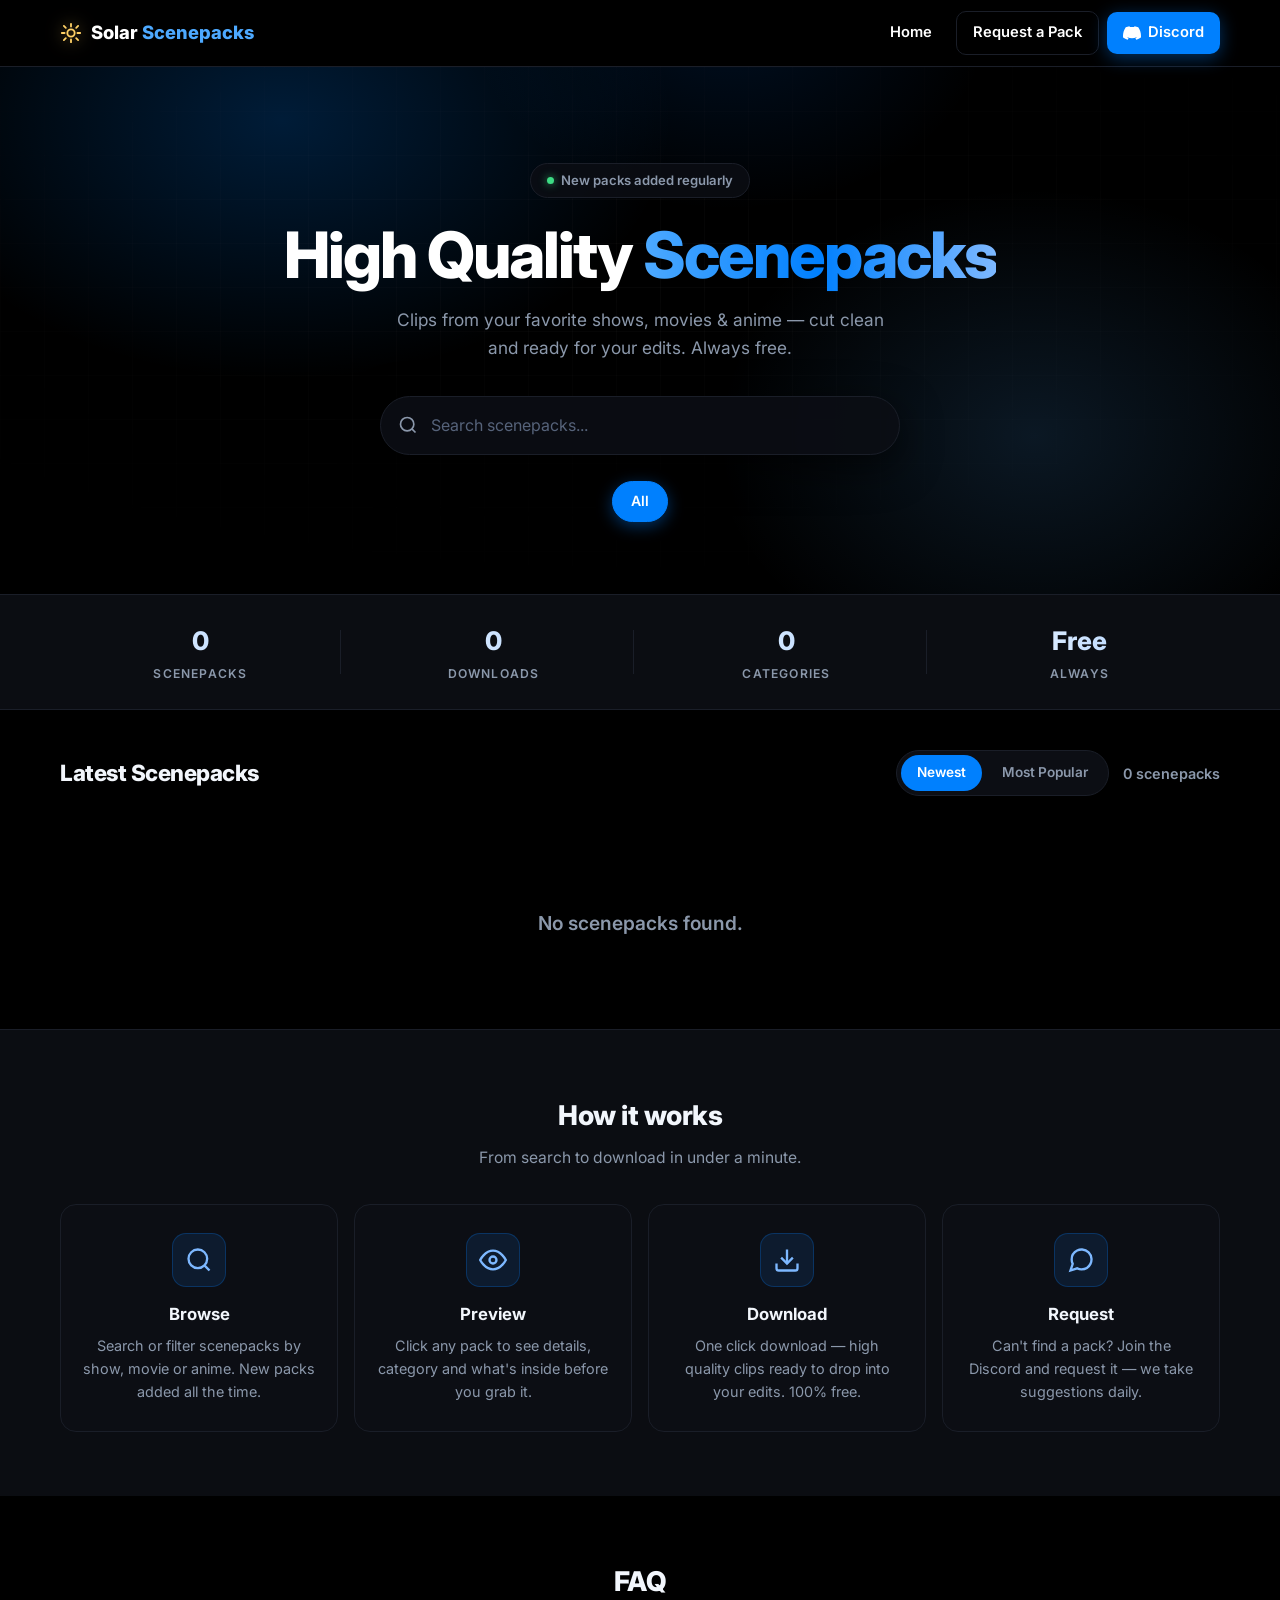
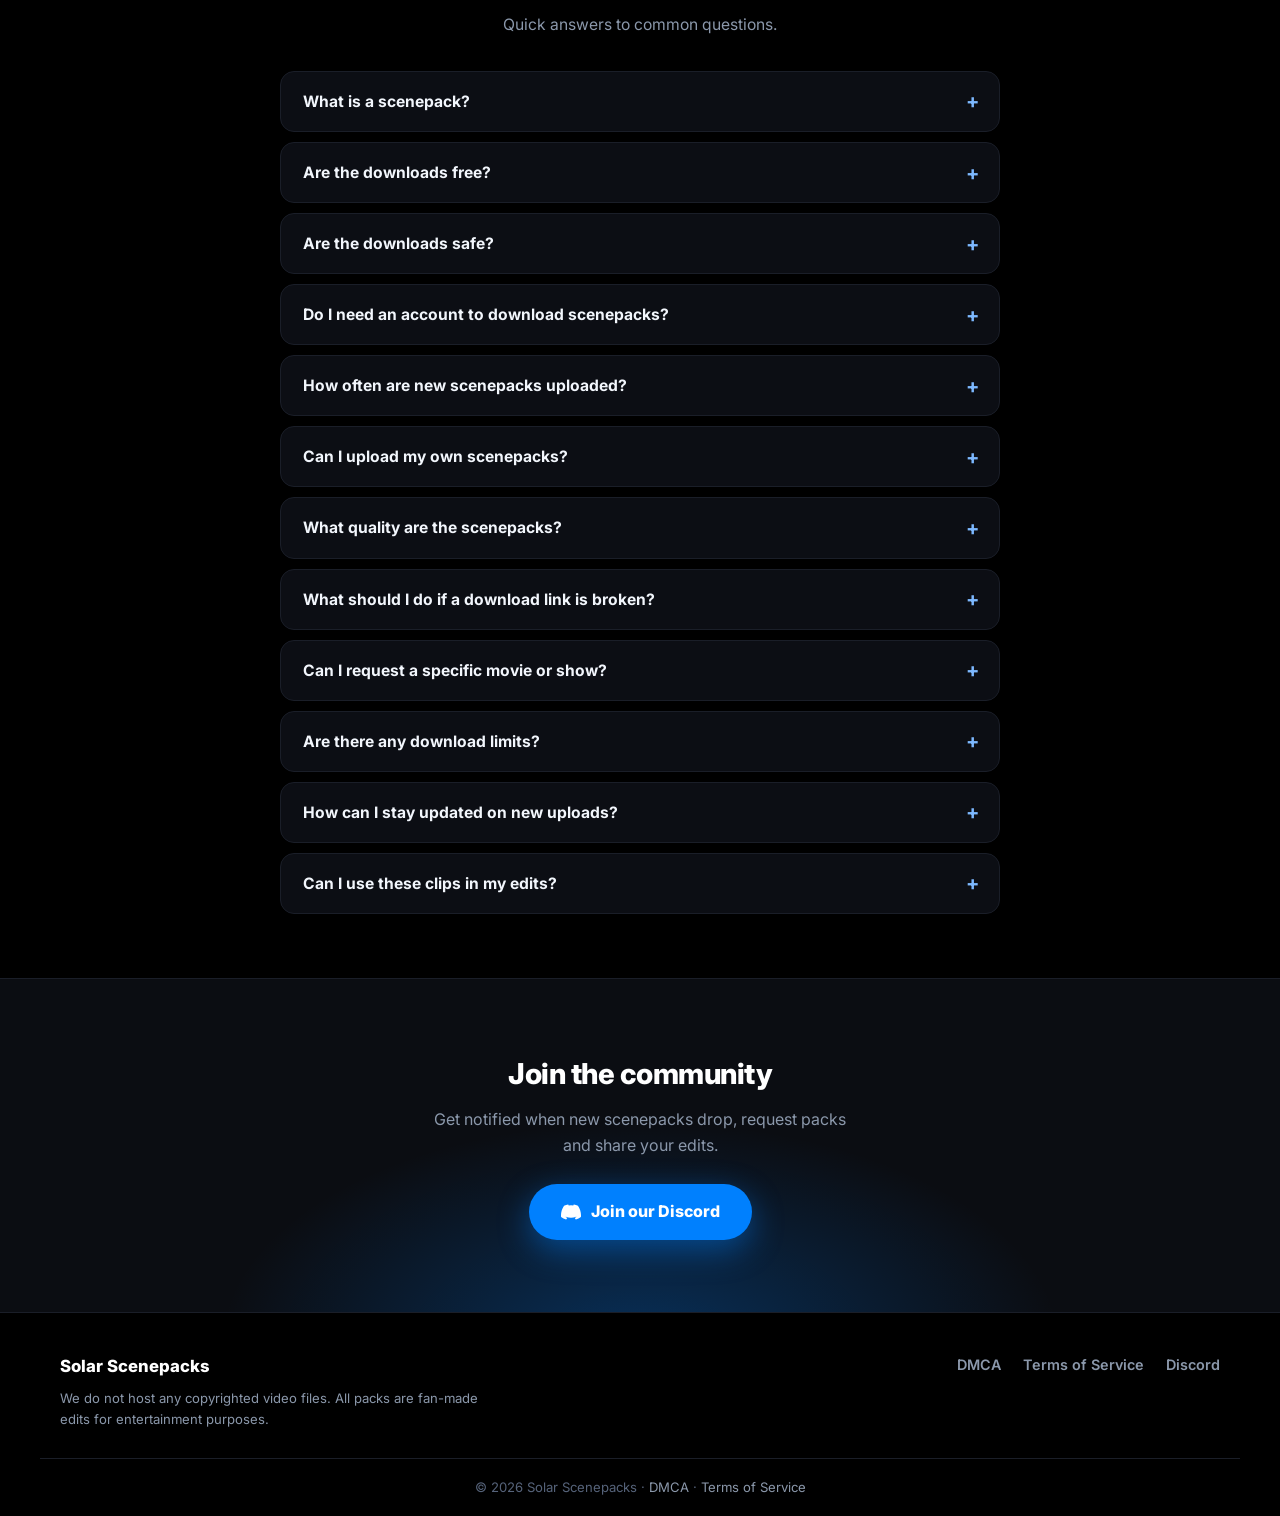
==== commit 408de3f6: "Replace FAQ with full Q&A list" ====
--- a/index.html
+++ b/index.html
@@ -126,12 +126,40 @@
           <p>Yes — every pack on Solar Scenepacks is completely free to download. No sign-ups, no paywalls.</p>
         </details>
         <details class="faq-item">
-          <summary>What quality are the packs?</summary>
-          <p>Most packs are 1080p or 4K, cut scene-by-scene so you only get clean, usable clips without intros or credits.</p>
-        </details>
-        <details class="faq-item">
-          <summary>How do I request a scenepack?</summary>
-          <p>Click <strong>Request a Pack</strong> in the menu — it takes you to our Discord where you can drop your request. Popular requests get made first.</p>
+          <summary>Are the downloads safe?</summary>
+          <p>Yes. Files are reviewed before being published to help ensure a safe downloading experience.</p>
+        </details>
+        <details class="faq-item">
+          <summary>Do I need an account to download scenepacks?</summary>
+          <p>No. Most resources can be accessed directly without creating an account.</p>
+        </details>
+        <details class="faq-item">
+          <summary>How often are new scenepacks uploaded?</summary>
+          <p>New scenepacks are added regularly as they become available.</p>
+        </details>
+        <details class="faq-item">
+          <summary>Can I upload my own scenepacks?</summary>
+          <p>Yes. Approved creators can contribute content to the platform.</p>
+        </details>
+        <details class="faq-item">
+          <summary>What quality are the scenepacks?</summary>
+          <p>Quality varies by source, but we aim to provide the highest quality versions available.</p>
+        </details>
+        <details class="faq-item">
+          <summary>What should I do if a download link is broken?</summary>
+          <p>Contact staff or open a support ticket on our Discord and we'll look into it.</p>
+        </details>
+        <details class="faq-item">
+          <summary>Can I request a specific movie or show?</summary>
+          <p>Yes. Requests can be submitted through the Request a Pack button — it takes you to our Discord where you can drop your request.</p>
+        </details>
+        <details class="faq-item">
+          <summary>Are there any download limits?</summary>
+          <p>No. You can download as many resources as you need.</p>
+        </details>
+        <details class="faq-item">
+          <summary>How can I stay updated on new uploads?</summary>
+          <p>Join our Discord and enable the notification roles in Channels &amp; Roles to receive updates when new content is released.</p>
         </details>
         <details class="faq-item">
           <summary>Can I use these clips in my edits?</summary>
--- a/style.css
+++ b/style.css
@@ -395,6 +395,13 @@
 .faq-item[open] summary::after { content: "−"; }
 .faq-item summary:hover { color: #7db8ff; }
 .faq-item p { padding: 0 22px 17px; color: var(--text-soft); font-size: 0.92rem; }
+.faq-item[open] p { animation: faqOpen 0.35s cubic-bezier(0.2, 0.7, 0.3, 1) both; }
+@keyframes faqOpen {
+  from { opacity: 0; transform: translateY(-8px); }
+  to   { opacity: 1; transform: none; }
+}
+.faq-item summary::after { transition: transform 0.25s ease; }
+.faq-item[open] summary::after { transform: translateY(-50%) rotate(180deg); }
 
 /* ─── Discord CTA ─── */
 .cta-section {
@@ -466,6 +473,34 @@
 .notice-box {
   background: var(--accent-soft); border: 1px solid var(--border);
   border-radius: 12px; padding: 16px 18px; margin: 18px 0;
+}
+
+/* ─── Page-load entrance animation ─── */
+@keyframes fadeUp {
+  from { opacity: 0; transform: translateY(26px); }
+  to   { opacity: 1; transform: none; }
+}
+.hero-badge { animation: fadeUp 0.7s cubic-bezier(0.2, 0.7, 0.3, 1) 0.05s both; }
+.hero h1 { animation: fadeUp 0.8s cubic-bezier(0.2, 0.7, 0.3, 1) 0.15s both; }
+.hero-sub { animation: fadeUp 0.8s cubic-bezier(0.2, 0.7, 0.3, 1) 0.3s both; }
+.search-wrap { animation: fadeUp 0.8s cubic-bezier(0.2, 0.7, 0.3, 1) 0.45s both; }
+.filters { animation: fadeUp 0.8s cubic-bezier(0.2, 0.7, 0.3, 1) 0.6s both; }
+.site-header { animation: fadeUp 0.6s ease both; }
+.stats-strip .stat { animation: fadeUp 0.7s cubic-bezier(0.2, 0.7, 0.3, 1) both; }
+.stats-strip .stat:nth-child(1) { animation-delay: 0.55s; }
+.stats-strip .stat:nth-child(2) { animation-delay: 0.65s; }
+.stats-strip .stat:nth-child(3) { animation-delay: 0.75s; }
+.stats-strip .stat:nth-child(4) { animation-delay: 0.85s; }
+
+/* Scroll-reveal for lower sections */
+.reveal { opacity: 0; transform: translateY(30px); transition: opacity 0.7s ease, transform 0.7s cubic-bezier(0.2, 0.7, 0.3, 1); }
+.reveal.visible { opacity: 1; transform: none; }
+/* Fade back out when scrolled away (two-way reveal) */
+.reveal.fade-out { opacity: 0; transform: translateY(30px); }
+
+@media (prefers-reduced-motion: reduce) {
+  .hero-badge, .hero h1, .hero-sub, .search-wrap, .filters, .site-header, .stats-strip .stat { animation: none; }
+  .reveal { opacity: 1; transform: none; transition: none; }
 }
 
 /* ─── Mobile ─── */
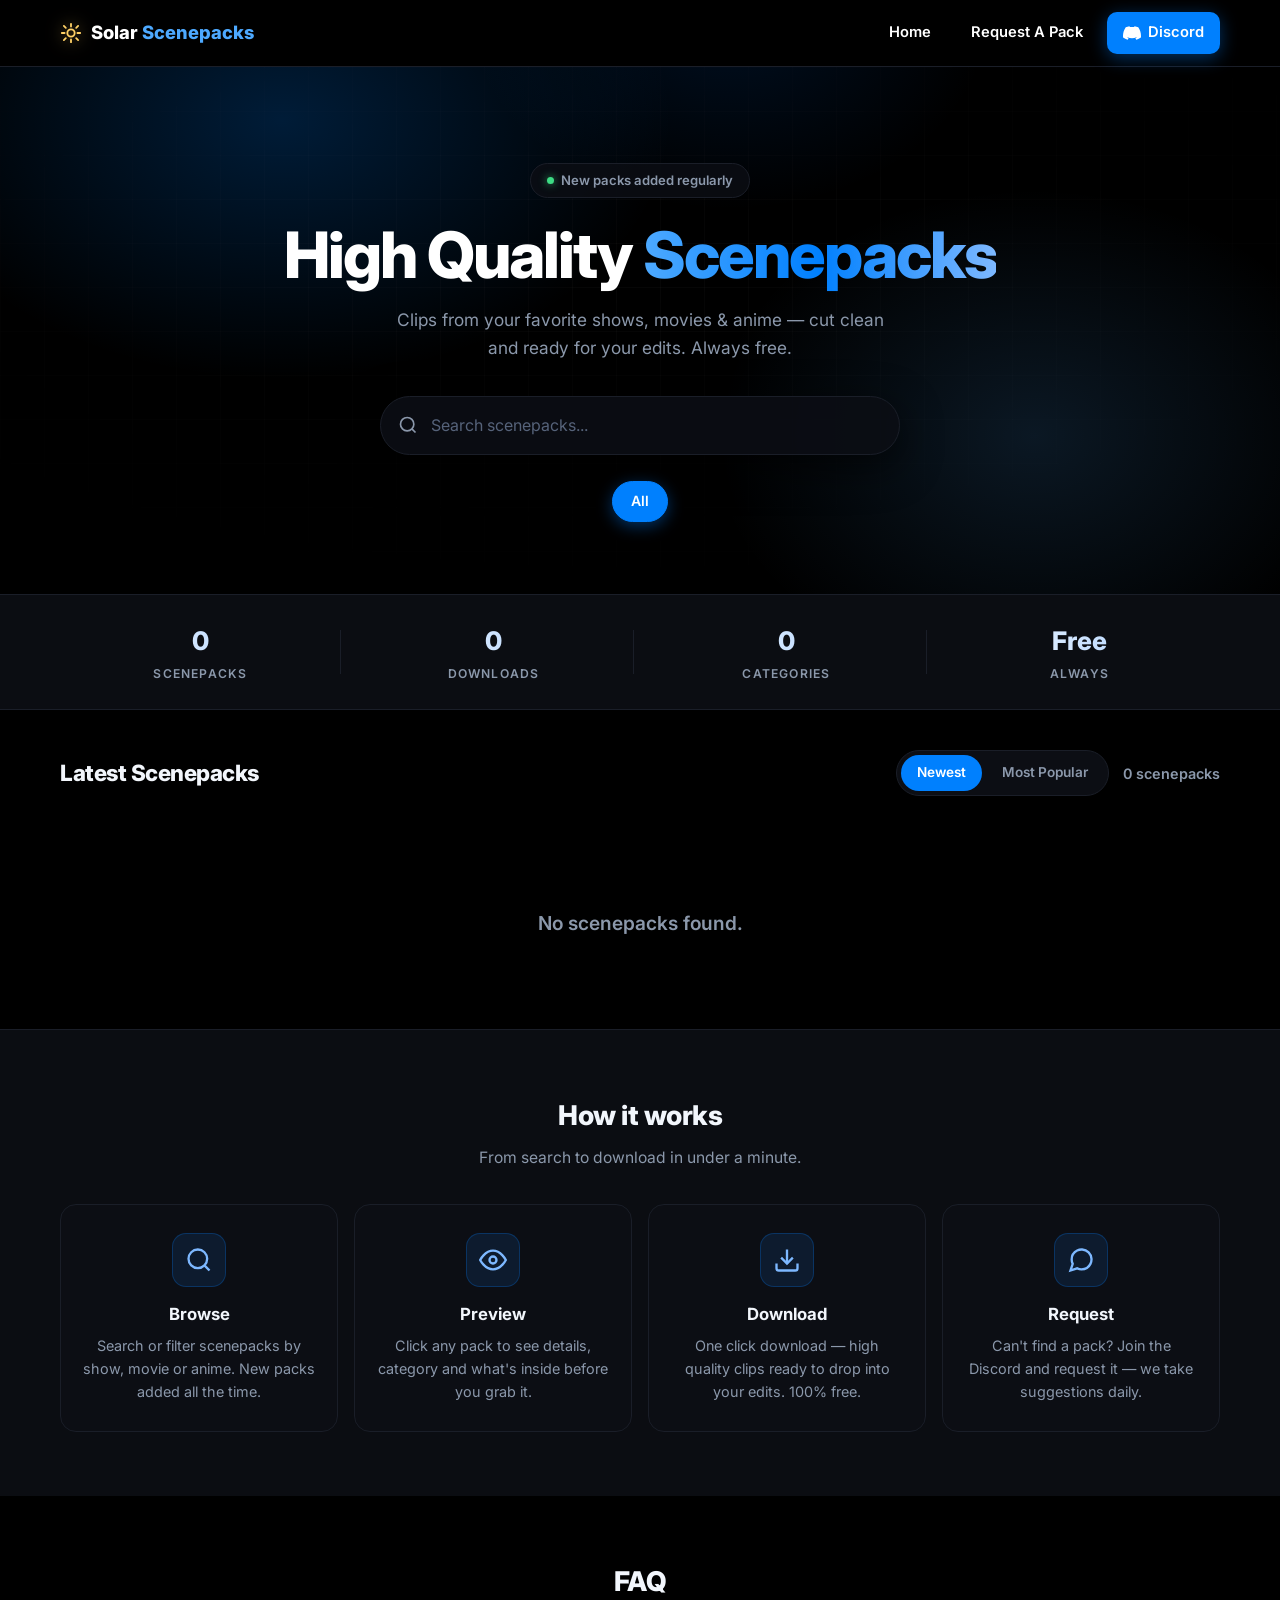
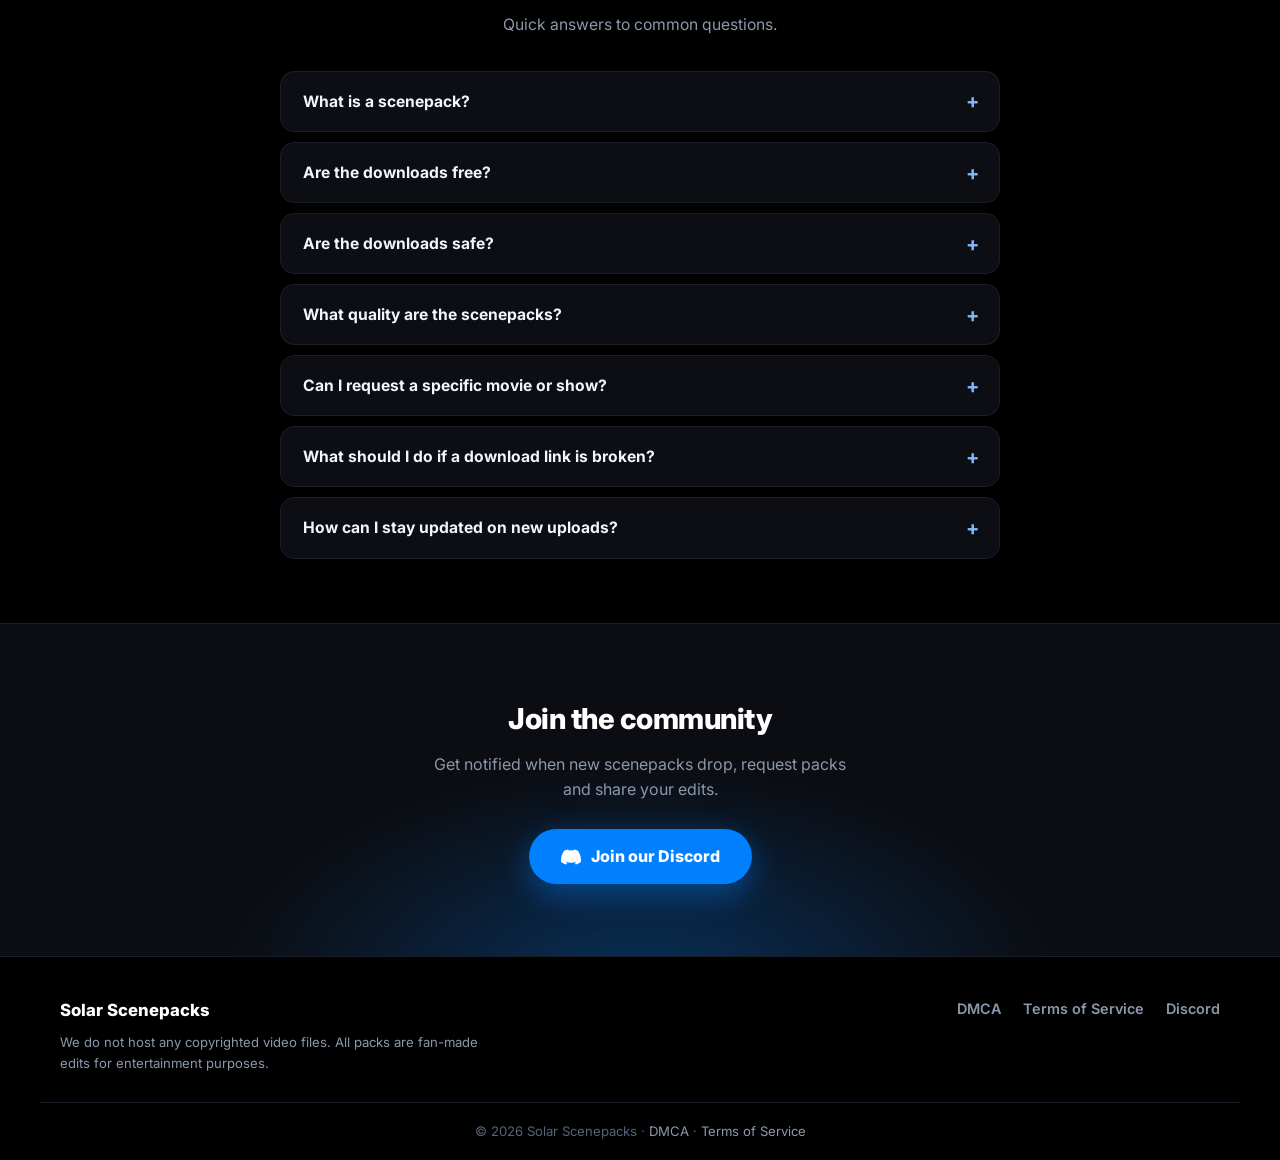
==== commit ca742aaa: "Trim FAQ, Request A Pack naming/border, full nav on dmca+terms" ====
--- a/index.html
+++ b/index.html
@@ -31,7 +31,7 @@
       <nav class="nav">
         <a href="index.html" class="nav-link active">Home</a>
         <a href="#" id="requestLink" class="nav-link request-btn" target="_blank" rel="noopener">
-          Request a Pack
+          Request A Pack
         </a>
         <a href="#" id="discordLink" class="nav-link discord-btn" target="_blank" rel="noopener">
           <svg width="18" height="18" viewBox="0 0 24 24" fill="currentColor"><path d="M20.317 4.37a19.79 19.79 0 0 0-4.885-1.515a.074.074 0 0 0-.079.037c-.21.375-.444.864-.608 1.25a18.27 18.27 0 0 0-5.487 0a12.64 12.64 0 0 0-.617-1.25a.077.077 0 0 0-.079-.037A19.736 19.736 0 0 0 3.677 4.37a.07.07 0 0 0-.032.027C.533 9.046-.32 13.58.099 18.057a.082.082 0 0 0 .031.057a19.9 19.9 0 0 0 5.993 3.03a.078.078 0 0 0 .084-.028a14.09 14.09 0 0 0 1.226-1.994a.076.076 0 0 0-.041-.106a13.107 13.107 0 0 1-1.872-.892a.077.077 0 0 1-.008-.128a10.2 10.2 0 0 0 .372-.292a.074.074 0 0 1 .077-.01c3.928 1.793 8.18 1.793 12.062 0a.074.074 0 0 1 .078.01c.12.098.246.198.373.292a.077.077 0 0 1-.006.127a12.299 12.299 0 0 1-1.873.892a.077.077 0 0 0-.041.107c.36.698.772 1.362 1.225 1.993a.076.076 0 0 0 .084.028a19.839 19.839 0 0 0 6.002-3.03a.077.077 0 0 0 .032-.054c.5-5.177-.838-9.674-3.549-13.66a.061.061 0 0 0-.031-.03z"/></svg>
@@ -123,47 +123,27 @@
         </details>
         <details class="faq-item">
           <summary>Are the downloads free?</summary>
-          <p>Yes — every pack on Solar Scenepacks is completely free to download. No sign-ups, no paywalls.</p>
+          <p>Yes — every pack on Solar Scenepacks is completely free to download. No sign-ups, no paywalls, no download limits.</p>
         </details>
         <details class="faq-item">
           <summary>Are the downloads safe?</summary>
           <p>Yes. Files are reviewed before being published to help ensure a safe downloading experience.</p>
         </details>
         <details class="faq-item">
-          <summary>Do I need an account to download scenepacks?</summary>
-          <p>No. Most resources can be accessed directly without creating an account.</p>
-        </details>
-        <details class="faq-item">
-          <summary>How often are new scenepacks uploaded?</summary>
-          <p>New scenepacks are added regularly as they become available.</p>
-        </details>
-        <details class="faq-item">
-          <summary>Can I upload my own scenepacks?</summary>
-          <p>Yes. Approved creators can contribute content to the platform.</p>
-        </details>
-        <details class="faq-item">
           <summary>What quality are the scenepacks?</summary>
           <p>Quality varies by source, but we aim to provide the highest quality versions available.</p>
         </details>
         <details class="faq-item">
+          <summary>Can I request a specific movie or show?</summary>
+          <p>Yes. Click the Request A Pack button — it takes you to our Discord where you can drop your request.</p>
+        </details>
+        <details class="faq-item">
           <summary>What should I do if a download link is broken?</summary>
           <p>Contact staff or open a support ticket on our Discord and we'll look into it.</p>
         </details>
         <details class="faq-item">
-          <summary>Can I request a specific movie or show?</summary>
-          <p>Yes. Requests can be submitted through the Request a Pack button — it takes you to our Discord where you can drop your request.</p>
-        </details>
-        <details class="faq-item">
-          <summary>Are there any download limits?</summary>
-          <p>No. You can download as many resources as you need.</p>
-        </details>
-        <details class="faq-item">
           <summary>How can I stay updated on new uploads?</summary>
           <p>Join our Discord and enable the notification roles in Channels &amp; Roles to receive updates when new content is released.</p>
-        </details>
-        <details class="faq-item">
-          <summary>Can I use these clips in my edits?</summary>
-          <p>Yes, that's what they're for! Packs are fan-made for entertainment and editing practice. If you post your edit, crediting the site or Discord is appreciated but not required.</p>
         </details>
       </div>
     </div>
--- a/style.css
+++ b/style.css
@@ -72,10 +72,9 @@
 .nav-link.active { color: #fff; }
 .request-btn {
   background: #000;
-  border: 1px solid var(--border);
   color: #fff !important;
 }
-.request-btn:hover { background: #0e1118; border-color: var(--azure-dark); }
+.request-btn:hover { background: #0e1118; }
 .discord-btn {
   display: inline-flex; align-items: center; gap: 7px;
   background: var(--azure); color: #fff !important;
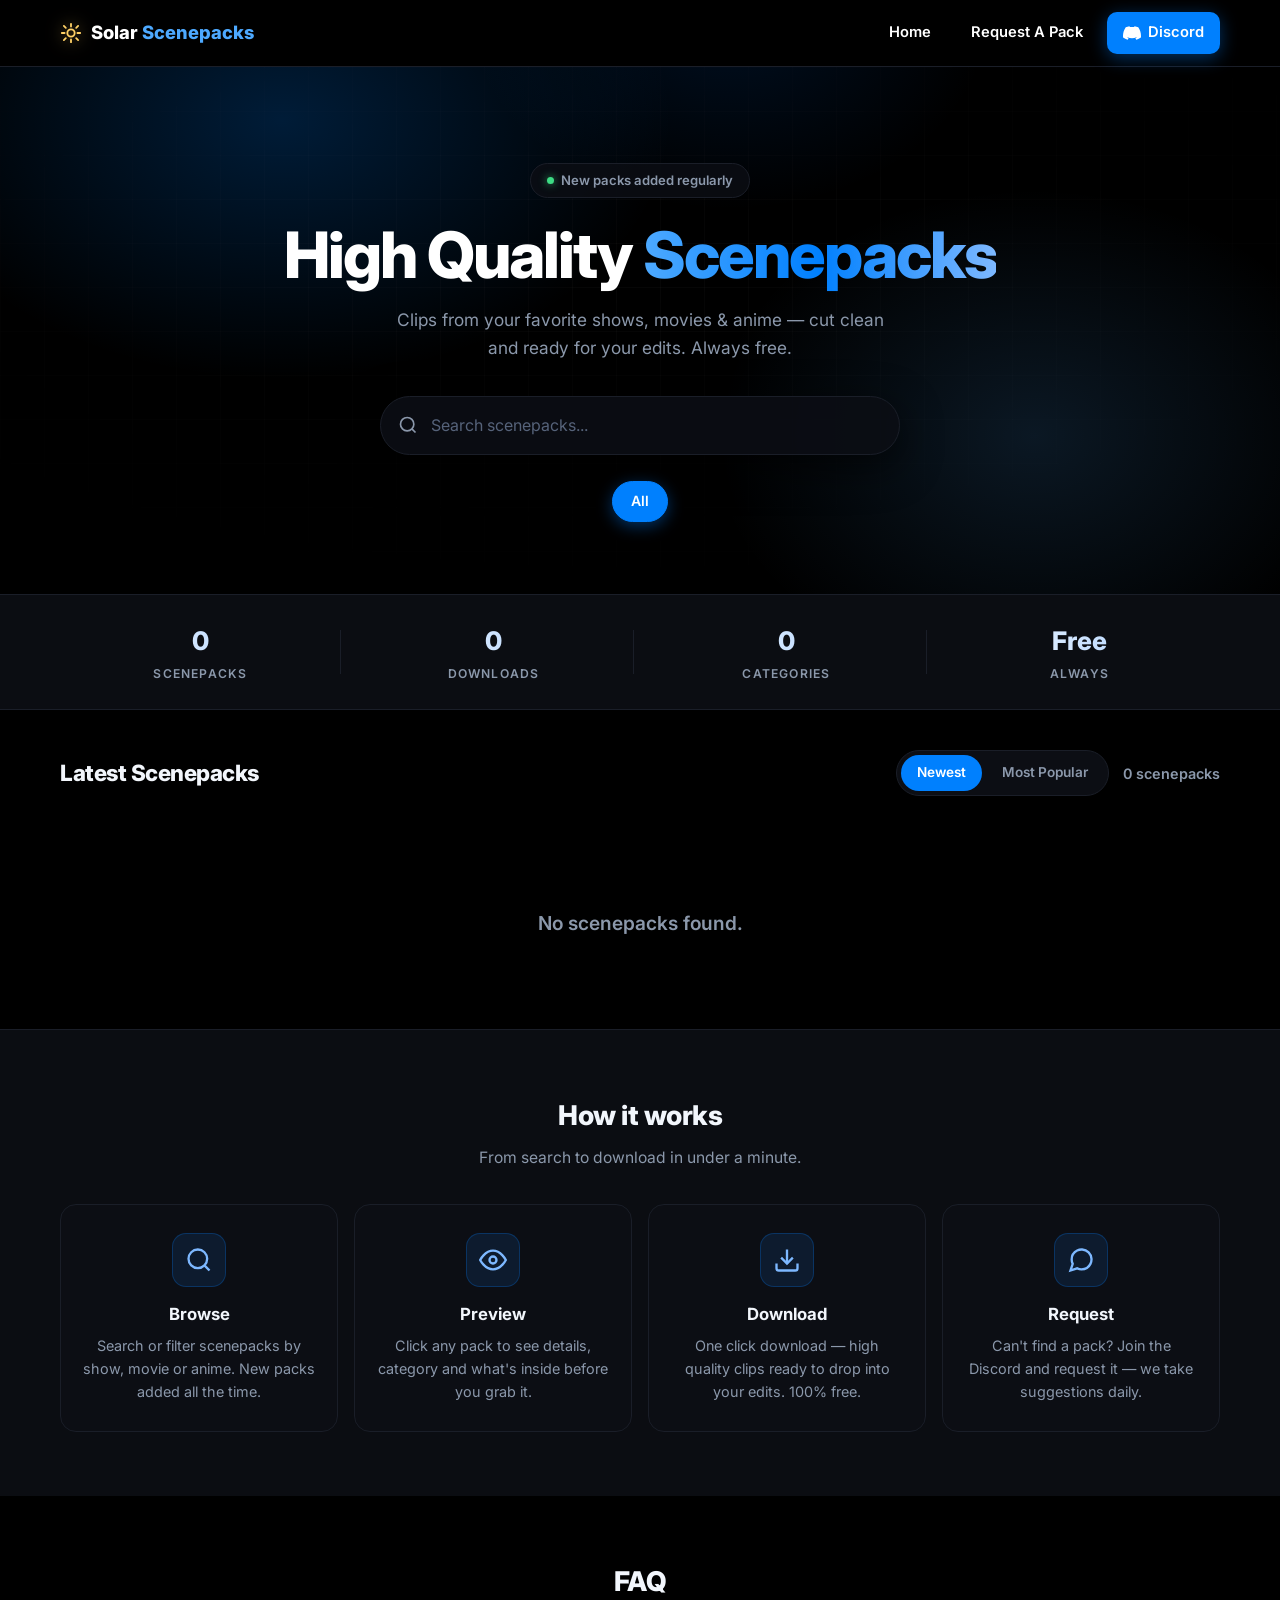
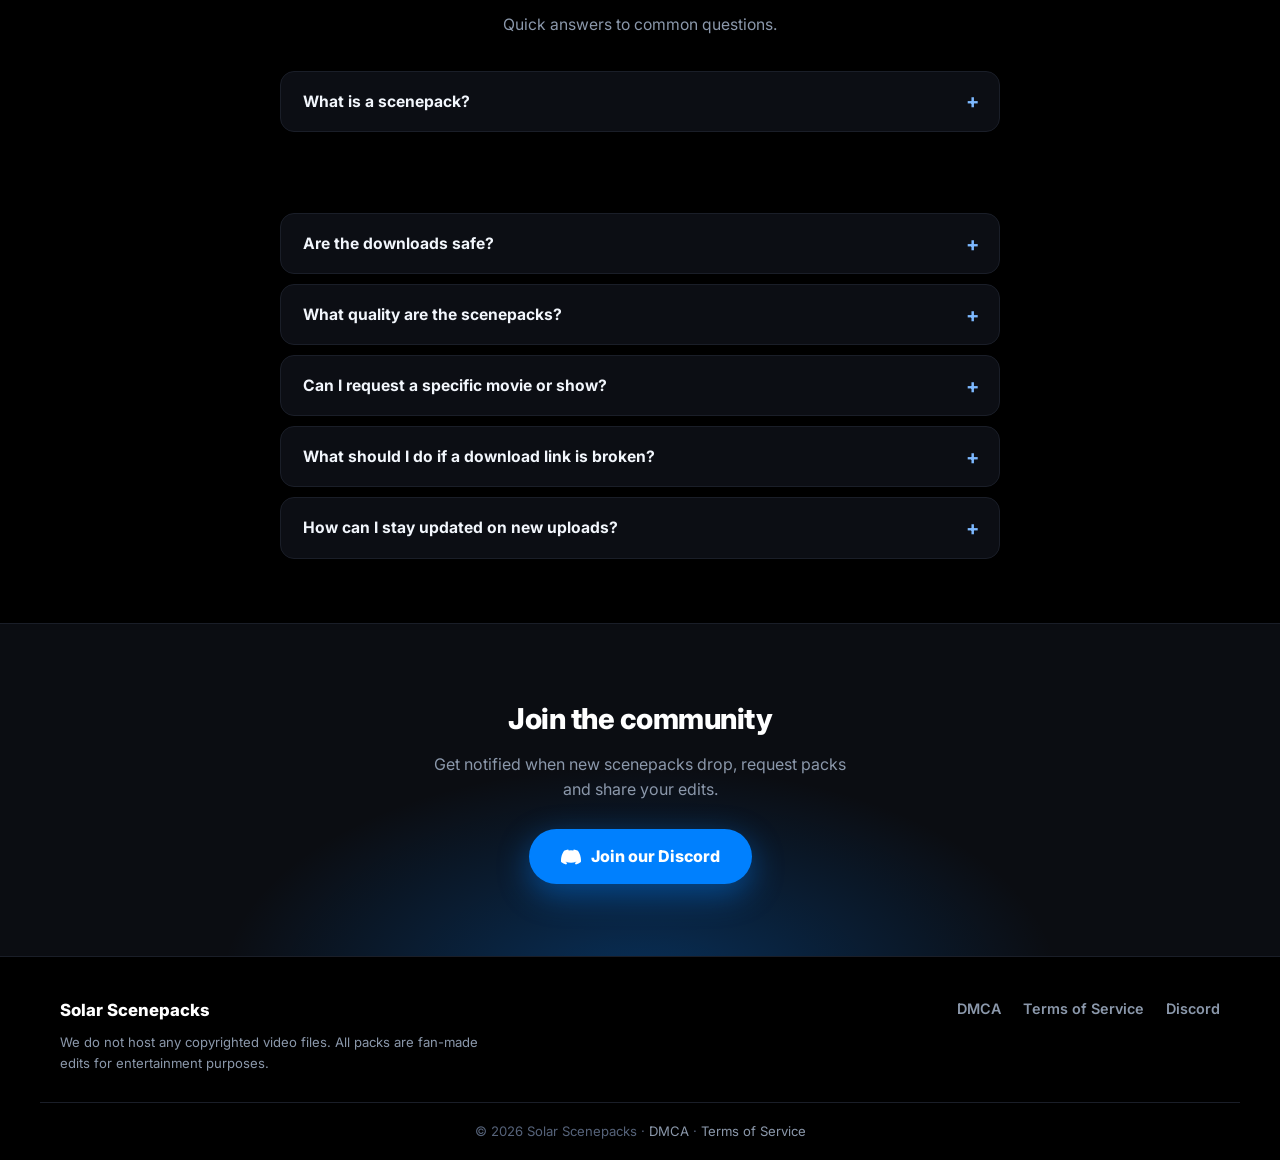
==== commit 96b9fc3e: "Admin panel v2: dashboard, tabs, hide/duplicate/search packs, announcement banner, backup export/imp" ====
--- a/index.html
+++ b/index.html
@@ -22,6 +22,10 @@
 </head>
 <body>
 
+  <div class="announce-bar" id="announceBar" hidden>
+    <div class="container"><span id="announceText"></span></div>
+  </div>
+
   <header class="site-header">
     <div class="container header-inner">
       <a href="index.html" class="logo">
--- a/style.css
+++ b/style.css
@@ -47,6 +47,15 @@
 a { color: inherit; text-decoration: none; }
 img { display: block; max-width: 100%; }
 
+/* ─── Announcement bar (set from admin panel) ─── */
+.announce-bar {
+  background: linear-gradient(90deg, var(--azure-deep), var(--azure), var(--azure-dark));
+  color: #fff; text-align: center;
+  padding: 9px 16px;
+  font-size: 0.88rem; font-weight: 700;
+  letter-spacing: 0.01em;
+}
+
 /* ─── Header — floating glass ─── */
 .site-header {
   position: sticky; top: 0; z-index: 50;
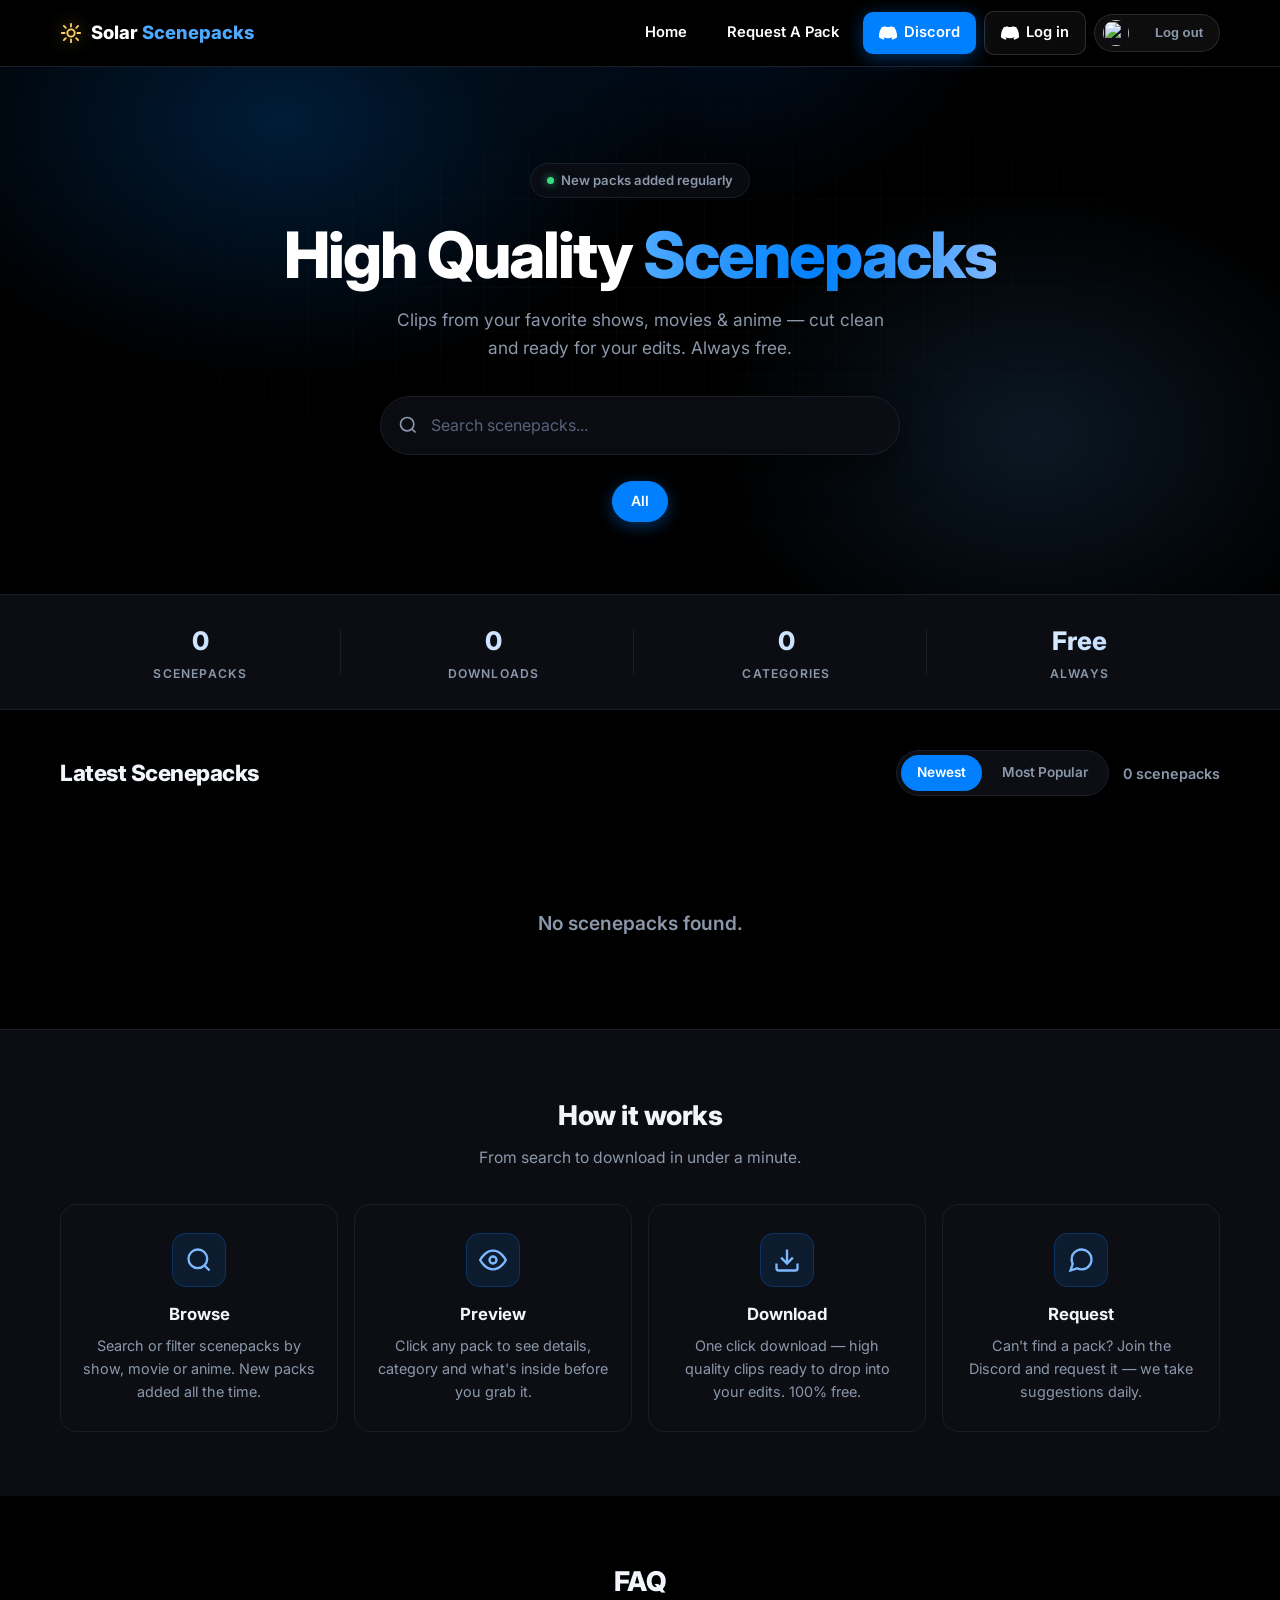
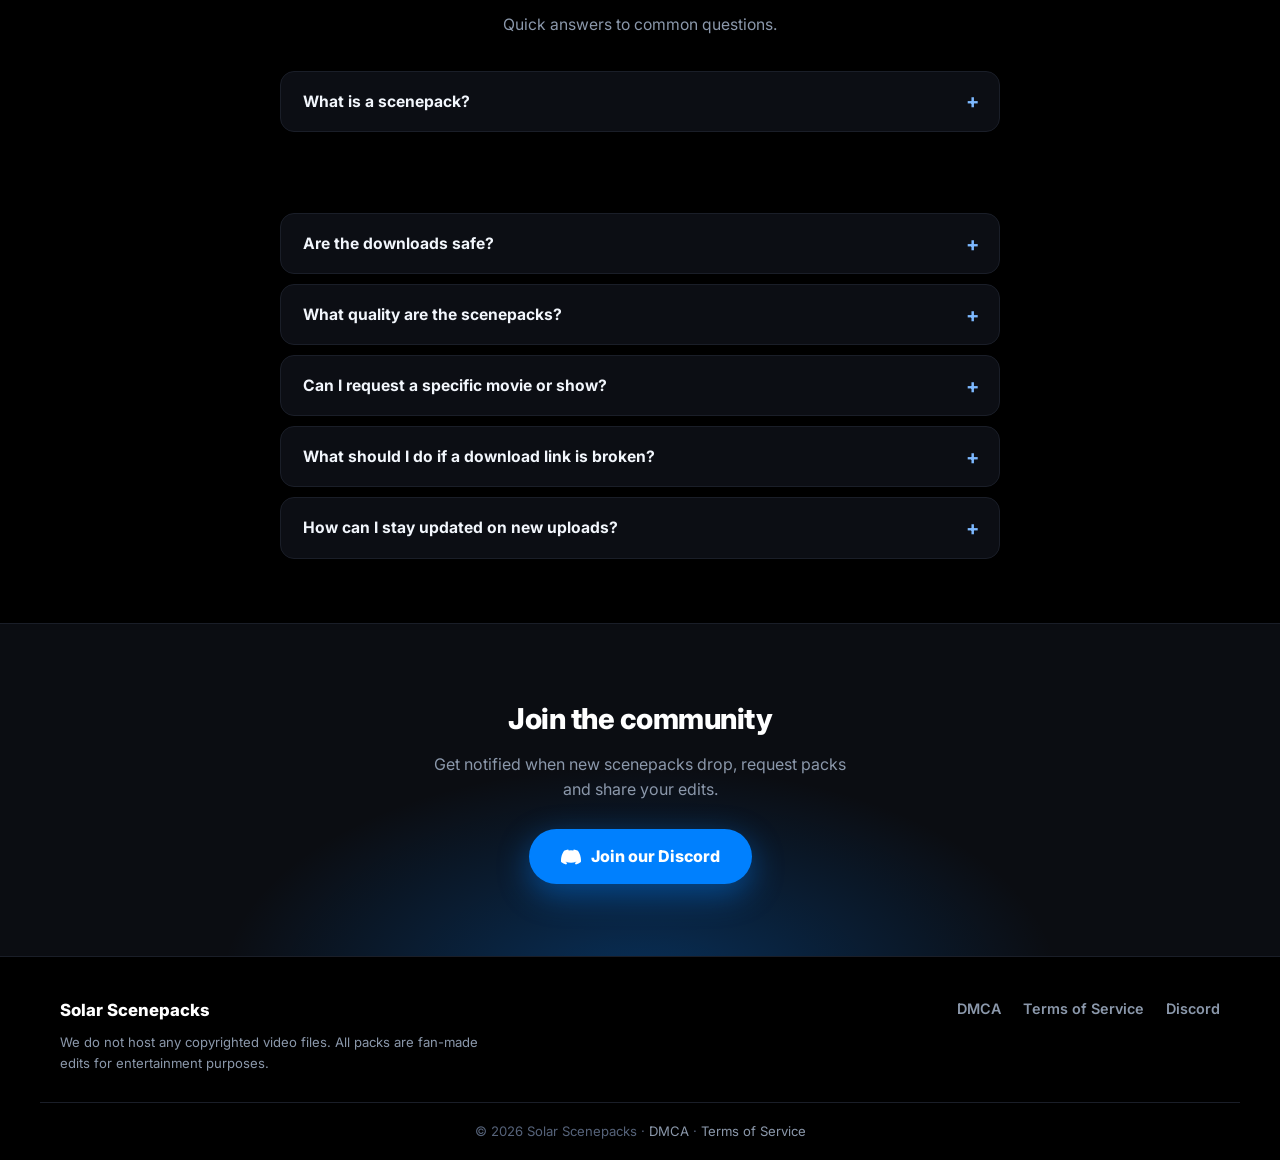
==== commit 7b5e61c3: "Add Discord login + gated downloads (client wiring, auth.js, styles)" ====
--- a/index.html
+++ b/index.html
@@ -41,6 +41,16 @@
           <svg width="18" height="18" viewBox="0 0 24 24" fill="currentColor"><path d="M20.317 4.37a19.79 19.79 0 0 0-4.885-1.515a.074.074 0 0 0-.079.037c-.21.375-.444.864-.608 1.25a18.27 18.27 0 0 0-5.487 0a12.64 12.64 0 0 0-.617-1.25a.077.077 0 0 0-.079-.037A19.736 19.736 0 0 0 3.677 4.37a.07.07 0 0 0-.032.027C.533 9.046-.32 13.58.099 18.057a.082.082 0 0 0 .031.057a19.9 19.9 0 0 0 5.993 3.03a.078.078 0 0 0 .084-.028a14.09 14.09 0 0 0 1.226-1.994a.076.076 0 0 0-.041-.106a13.107 13.107 0 0 1-1.872-.892a.077.077 0 0 1-.008-.128a10.2 10.2 0 0 0 .372-.292a.074.074 0 0 1 .077-.01c3.928 1.793 8.18 1.793 12.062 0a.074.074 0 0 1 .078.01c.12.098.246.198.373.292a.077.077 0 0 1-.006.127a12.299 12.299 0 0 1-1.873.892a.077.077 0 0 0-.041.107c.36.698.772 1.362 1.225 1.993a.076.076 0 0 0 .084.028a19.839 19.839 0 0 0 6.002-3.03a.077.077 0 0 0 .032-.054c.5-5.177-.838-9.674-3.549-13.66a.061.061 0 0 0-.031-.03z"/></svg>
           Discord
         </a>
+        <!-- Discord login / account (filled in by JS) -->
+        <a href="#" id="loginBtn" class="nav-link login-btn" hidden>
+          <svg width="18" height="18" viewBox="0 0 24 24" fill="currentColor"><path d="M20.317 4.37a19.79 19.79 0 0 0-4.885-1.515a.074.074 0 0 0-.079.037c-.21.375-.444.864-.608 1.25a18.27 18.27 0 0 0-5.487 0a12.64 12.64 0 0 0-.617-1.25a.077.077 0 0 0-.079-.037A19.736 19.736 0 0 0 3.677 4.37a.07.07 0 0 0-.032.027C.533 9.046-.32 13.58.099 18.057a.082.082 0 0 0 .031.057a19.9 19.9 0 0 0 5.993 3.03a.078.078 0 0 0 .084-.028a14.09 14.09 0 0 0 1.226-1.994a.076.076 0 0 0-.041-.106a13.107 13.107 0 0 1-1.872-.892a.077.077 0 0 1-.008-.128a10.2 10.2 0 0 0 .372-.292a.074.074 0 0 1 .077-.01c3.928 1.793 8.18 1.793 12.062 0a.074.074 0 0 1 .078.01c.12.098.246.198.373.292a.077.077 0 0 1-.006.127a12.299 12.299 0 0 1-1.873.892a.077.077 0 0 0-.041.107c.36.698.772 1.362 1.225 1.993a.076.076 0 0 0 .084.028a19.839 19.839 0 0 0 6.002-3.03a.077.077 0 0 0 .032-.054c.5-5.177-.838-9.674-3.549-13.66a.061.061 0 0 0-.031-.03z"/></svg>
+          Log in
+        </a>
+        <div class="account-box" id="accountBox" hidden>
+          <img id="accountAvatar" class="account-avatar" src="" alt="">
+          <span id="accountName" class="account-name"></span>
+          <button type="button" id="logoutBtn" class="account-logout" title="Log out">Log out</button>
+        </div>
       </nav>
       <button class="menu-toggle" id="menuToggle" aria-label="Menu">☰</button>
     </div>
@@ -207,6 +217,7 @@
     <div class="container copyright">© <span id="year"></span> Solar Scenepacks · <a href="dmca.html">DMCA</a> · <a href="terms.html">Terms of Service</a></div>
   </footer>
 
+  <script src="auth.js"></script>
   <script src="app.js"></script>
 </body>
 </html>
--- a/style.css
+++ b/style.css
@@ -90,7 +90,49 @@
   box-shadow: 0 4px 18px rgba(0, 128, 254, 0.4);
 }
 .discord-btn:hover { background: var(--azure-light); }
+/* Discord login button — outlined variant of the discord button */
+.login-btn {
+  display: inline-flex; align-items: center; gap: 7px;
+  background: rgba(255,255,255,0.04); color: #fff !important;
+  border: 1px solid rgba(255,255,255,0.14);
+}
+.login-btn:hover { background: rgba(255,255,255,0.09); border-color: rgba(255,255,255,0.24); }
+/* Logged-in account chip */
+.account-box {
+  display: inline-flex; align-items: center; gap: 8px;
+  padding: 5px 6px 5px 8px; border-radius: 999px;
+  background: rgba(255,255,255,0.05); border: 1px solid rgba(255,255,255,0.12);
+}
+.account-avatar { width: 26px; height: 26px; border-radius: 50%; object-fit: cover; background: #0b0d12; }
+.account-name {
+  font-weight: 600; font-size: 0.9rem; color: #fff;
+  max-width: 130px; overflow: hidden; text-overflow: ellipsis; white-space: nowrap;
+}
+.account-logout {
+  background: none; border: none; cursor: pointer;
+  color: var(--text-soft); font-weight: 600; font-size: 0.82rem;
+  padding: 4px 10px; border-radius: 999px; transition: 0.18s;
+}
+.account-logout:hover { color: #fff; background: rgba(255,255,255,0.08); }
 .menu-toggle { display: none; background: none; border: none; font-size: 1.5rem; color: #fff; cursor: pointer; }
+
+/* ─── Toast (login feedback / download gate) ─── */
+.solar-toast {
+  position: fixed; left: 50%; bottom: 26px; transform: translate(-50%, 20px);
+  max-width: min(92vw, 460px);
+  background: #0e1118; color: #eaf1fb;
+  border: 1px solid rgba(255,255,255,0.12);
+  border-radius: 12px; padding: 13px 18px;
+  font-size: 0.92rem; font-weight: 500; line-height: 1.4;
+  box-shadow: 0 12px 40px rgba(0,0,0,0.55);
+  opacity: 0; pointer-events: none; z-index: 4000;
+  transition: opacity 0.25s ease, transform 0.25s ease;
+}
+.solar-toast.show { opacity: 1; transform: translate(-50%, 0); pointer-events: auto; }
+.solar-toast a { color: var(--azure-light); font-weight: 700; text-decoration: underline; }
+.solar-toast.toast-ok { border-color: rgba(48, 209, 88, 0.5); }
+.solar-toast.toast-warn { border-color: rgba(255, 179, 64, 0.55); }
+.solar-toast.toast-err { border-color: rgba(255, 92, 92, 0.55); }
 
 /* ─── Hero — glow orbs on black ─── */
 .hero {
@@ -293,6 +335,57 @@
   font-size: 0.74rem; font-weight: 700;
 }
 .pack-date { color: var(--text-soft); font-size: 0.78rem; }
+
+/* ─── NEW badge ─── */
+.badge-new {
+  position: absolute; top: 10px; left: 10px; z-index: 2;
+  padding: 3px 9px; border-radius: 999px;
+  background: var(--azure); color: #fff;
+  font-size: 0.66rem; font-weight: 800; letter-spacing: 0.08em;
+  box-shadow: 0 2px 10px rgba(0, 128, 254, 0.5);
+}
+
+/* ─── Favorite heart on cards ─── */
+.fav-btn {
+  position: absolute; top: 8px; right: 8px; z-index: 2;
+  width: 34px; height: 34px; padding: 0;
+  display: flex; align-items: center; justify-content: center;
+  border-radius: 50%; cursor: pointer;
+  background: rgba(0, 0, 0, 0.55); backdrop-filter: blur(4px);
+  border: 1px solid rgba(255, 255, 255, 0.15);
+  color: #fff; transition: 0.18s;
+}
+.fav-btn svg { fill: none; stroke: currentColor; stroke-width: 2; transition: 0.18s; }
+.fav-btn:hover { background: rgba(0, 0, 0, 0.75); transform: scale(1.1); }
+.fav-btn.faved { color: #ff4d6d; border-color: rgba(255, 77, 109, 0.5); }
+.fav-btn.faved svg { fill: #ff4d6d; stroke: #ff4d6d; }
+
+/* ─── Favorites filter chip ─── */
+.filter-fav .fav-heart { color: #ff4d6d; }
+.filter-fav.active .fav-heart { color: #fff; }
+.filter-fav.active { background: #ff4d6d; border-color: #ff4d6d; box-shadow: 0 4px 16px rgba(255, 77, 109, 0.4); }
+.fav-chip-count {
+  display: inline-block; margin-left: 4px; padding: 1px 7px;
+  border-radius: 999px; background: rgba(255, 255, 255, 0.15);
+  font-size: 0.75rem; font-weight: 800;
+}
+
+/* ─── Load more ─── */
+.load-more {
+  display: block; margin: 34px auto 0;
+  padding: 12px 30px; border-radius: 999px;
+  background: var(--card); color: var(--text);
+  border: 1px solid var(--border-hover);
+  font: inherit; font-size: 0.9rem; font-weight: 700; cursor: pointer;
+  transition: 0.18s;
+}
+.load-more:hover { border-color: var(--azure); color: #fff; background: var(--card-hover); }
+.load-more[hidden] { display: none; }
+
+/* Hero favorite button */
+.btn-fav svg { fill: none; stroke: currentColor; stroke-width: 2; transition: 0.18s; }
+.btn-fav.faved { color: #ff4d6d; border-color: rgba(255, 77, 109, 0.5); }
+.btn-fav.faved svg { fill: #ff4d6d; stroke: #ff4d6d; }
 
 .empty-state { text-align: center; padding: 90px 0; color: var(--text-soft); font-size: 1.2rem; font-weight: 600; }
 
@@ -531,3 +624,123 @@
   .stat:nth-child(2)::after { display: none; }
   .footer-inner { flex-direction: column; }
 }
+
+/* ─── Show page (scenepack detail) ─── */
+.show-hero {
+  position: relative;
+  overflow: hidden;
+  padding: 72px 0 56px;
+  background: var(--bg);
+}
+.show-backdrop {
+  position: absolute; inset: 0;
+  background-size: cover; background-position: center 25%;
+  filter: blur(14px) saturate(1.15);
+  transform: scale(1.15);
+  opacity: 0.45;
+}
+.show-backdrop-overlay {
+  position: absolute; inset: 0;
+  background:
+    linear-gradient(180deg, rgba(0,0,0,0.55) 0%, rgba(0,0,0,0.75) 60%, var(--bg) 100%),
+    radial-gradient(800px 500px at 25% 30%, rgba(0, 128, 254, 0.16), transparent 65%);
+}
+.show-hero-inner {
+  position: relative; z-index: 1;
+  display: flex; gap: 40px; align-items: flex-start;
+}
+.show-poster-col { flex-shrink: 0; }
+.show-poster {
+  width: 260px; height: auto;
+  border-radius: 14px;
+  border: 1px solid rgba(255, 255, 255, 0.12);
+  box-shadow: 0 24px 64px rgba(0, 0, 0, 0.7), 0 0 0 1px rgba(0,128,254,0.12);
+  background: var(--bg-soft);
+}
+.show-main-col { flex: 1; min-width: 0; padding-top: 6px; }
+.show-back {
+  display: inline-block; margin-bottom: 14px;
+  color: var(--text-soft); font-weight: 600; font-size: 0.9rem;
+  transition: 0.18s;
+}
+.show-back:hover { color: var(--azure-light); }
+.show-title {
+  font-size: clamp(1.8rem, 4.5vw, 3rem);
+  font-weight: 800; line-height: 1.12; letter-spacing: -0.02em;
+  margin-bottom: 14px;
+}
+.show-year { color: var(--text-soft); font-weight: 600; font-size: 0.6em; }
+.show-meta { display: flex; flex-wrap: wrap; gap: 8px; margin-bottom: 16px; }
+.show-badge {
+  padding: 5px 12px; border-radius: 999px;
+  background: rgba(255, 255, 255, 0.07);
+  border: 1px solid rgba(255, 255, 255, 0.1);
+  font-size: 0.8rem; font-weight: 700; color: var(--text);
+  backdrop-filter: blur(6px);
+}
+.show-plot {
+  color: var(--text-soft); max-width: 640px;
+  font-size: 0.98rem; line-height: 1.65; margin-bottom: 22px;
+}
+.show-stats { display: flex; gap: 34px; margin-bottom: 26px; }
+.show-stat { display: flex; flex-direction: column; }
+.show-stat-num { font-size: 1.6rem; font-weight: 800; color: #fff; }
+.show-stat-lbl { color: var(--text-soft); font-size: 0.82rem; font-weight: 600; }
+.show-actions { display: flex; gap: 12px; flex-wrap: wrap; }
+.show-dl-btn { font-size: 1rem; }
+
+.show-content { padding-top: 40px; }
+
+/* Packs table */
+.scp-table-wrap {
+  background: var(--card); border: 1px solid var(--border);
+  border-radius: var(--radius); box-shadow: var(--shadow);
+  overflow-x: auto;
+}
+.scp-table { width: 100%; border-collapse: collapse; min-width: 560px; }
+.scp-table th {
+  text-align: left; padding: 14px 18px;
+  font-size: 0.75rem; font-weight: 800; text-transform: uppercase; letter-spacing: 0.06em;
+  color: var(--text-soft); border-bottom: 1px solid var(--border);
+  white-space: nowrap;
+}
+.scp-table td {
+  padding: 13px 18px; border-bottom: 1px solid var(--border);
+  font-size: 0.92rem; vertical-align: middle;
+}
+.scp-table tbody tr:last-child td { border-bottom: none; }
+.scp-table tbody tr { transition: background 0.15s; }
+.scp-table tbody tr:hover { background: var(--card-hover); }
+.scp-table tbody tr.row-current { background: rgba(0, 128, 254, 0.07); }
+.scp-cell-title { display: flex; align-items: center; gap: 13px; }
+.scp-cell-title img {
+  width: 68px; height: 42px; object-fit: cover; border-radius: 7px;
+  background: var(--bg-soft); flex-shrink: 0;
+}
+.scp-name { font-weight: 700; }
+.scp-sub { color: var(--text-soft); font-size: 0.78rem; margin-top: 1px; }
+.scp-pill {
+  display: inline-flex; padding: 3px 10px; border-radius: 999px;
+  background: var(--accent-soft); color: var(--azure-light);
+  font-size: 0.76rem; font-weight: 800;
+}
+.scp-pill-alt { background: rgba(255, 255, 255, 0.06); color: var(--text-soft); }
+.scp-dl-count {
+  color: var(--text-soft); font-weight: 700; white-space: nowrap;
+}
+.scp-dl-count svg { vertical-align: -1px; margin-right: 3px; }
+.btn-table-dl {
+  padding: 8px 16px; font-size: 0.84rem; white-space: nowrap;
+}
+
+.show-related { margin-top: 8px; }
+
+@media (max-width: 760px) {
+  .show-hero { padding: 44px 0 40px; }
+  .show-hero-inner { flex-direction: column; align-items: center; text-align: center; gap: 24px; }
+  .show-poster { width: 180px; }
+  .show-meta, .show-actions, .show-stats { justify-content: center; }
+  .show-plot { margin-left: auto; margin-right: auto; }
+  .col-opt { display: none; }
+  .scp-table { min-width: 0; }
+}
